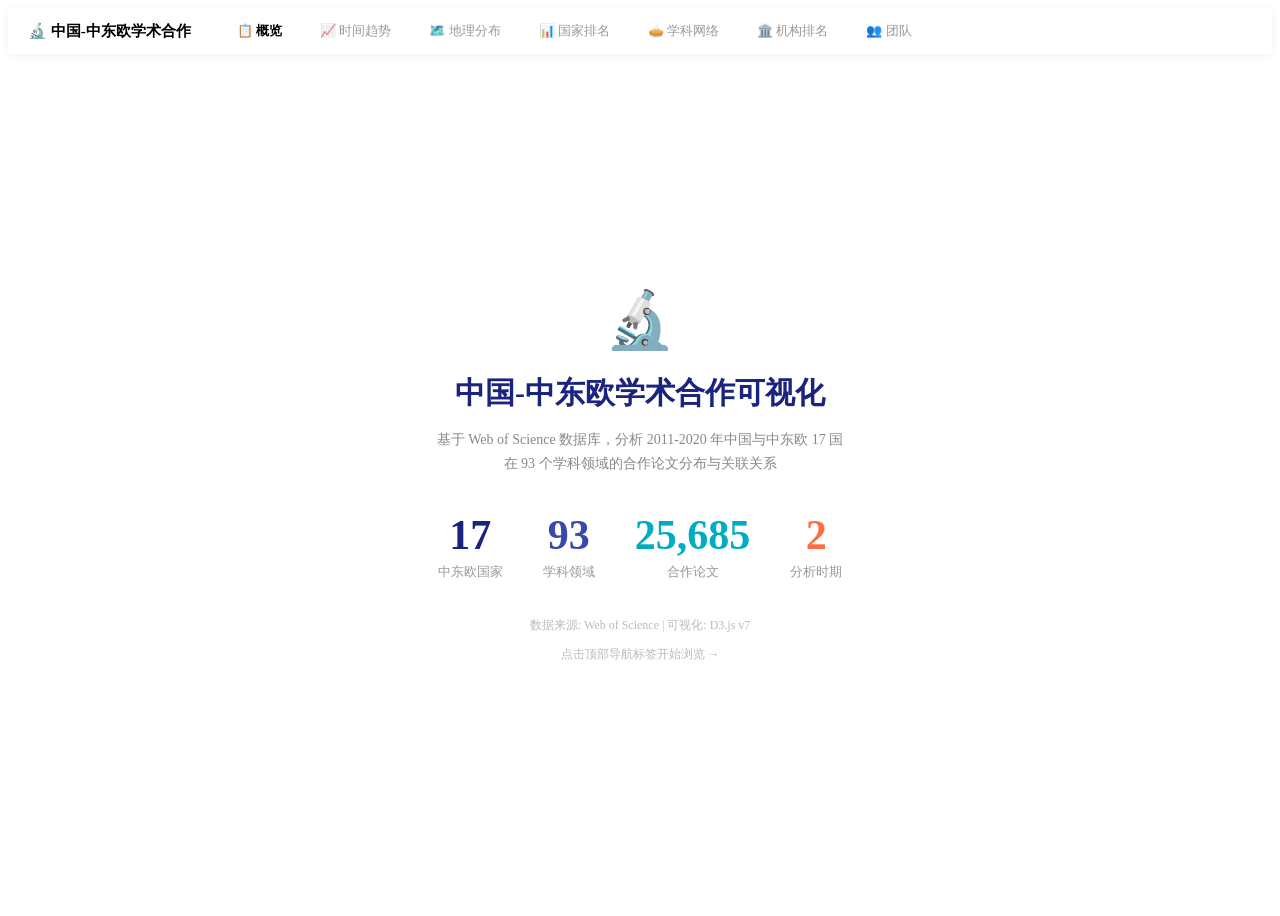
==== docs/index.html @ 7884485c "update README" ====
<!DOCTYPE html>
<html lang="zh-CN">
<head>
<meta charset="UTF-8">
<meta name="viewport" content="width=device-width, initial-scale=1.0">
<title>中国-中东欧学术合作可视化</title>
<link rel="stylesheet" href="common.css">
<style>
body{overflow:hidden;height:100vh;display:flex;flex-direction:column}
.nav{display:flex;align-items:center;gap:0;padding:0 20px;background:#fff;border-bottom:1px solid var(--c-border);box-shadow:0 2px 8px rgba(0,0,0,0.06);z-index:100;flex-shrink:0}
.nav-brand{font-size:15px;font-weight:700;color:var(--c-primary);padding:0 20px 0 0;white-space:nowrap;border-right:1px solid var(--c-border);margin-right:8px}
.nav-tabs{display:flex;align-items:center;gap:2px;overflow-x:auto}
.nav-tab{padding:14px 18px;font-size:13px;color:#999;cursor:pointer;border:none;background:none;white-space:nowrap;transition:all 0.2s;position:relative;font-family:inherit}
.nav-tab:hover{color:var(--c-primary);background:#f5f5f5}
.nav-tab.active{color:var(--c-primary);font-weight:600}
.nav-tab.active::after{content:"";position:absolute;bottom:0;left:12px;right:12px;height:2.5px;background:var(--c-primary);border-radius:2px 2px 0 0}
.content{flex:1;position:relative;background:var(--c-bg)}
.content iframe{position:absolute;inset:0;width:100%;height:100%;border:none;visibility:hidden}
.content iframe.active{visibility:visible}
.content .inline-page{position:absolute;inset:0;width:100%;height:100%;overflow:auto;visibility:hidden;display:flex;align-items:center;justify-content:center}
.content .inline-page.active{visibility:visible}
</style>
</head>
<body>

<nav class="nav">
  <div class="nav-brand">🔬 中国-中东欧学术合作</div>
  <div class="nav-tabs" id="navTabs"></div>
</nav>

<div class="content" id="content"></div>

<script>
const PAGES = [
  { id: "overview",  label: "📋 概览",    url: null },
  { id: "trend",     label: "📈 时间趋势", url: "trend_visualization.html" },
  { id: "map",       label: "🗺️ 地理分布", url: "cee_map_visualization.html" },
  { id: "bar",       label: "📊 国家排名", url: "cee_bar_ranking.html" },
  { id: "network",   label: "🥧 学科网络", url: "discipline_visualization.html" },
  { id: "institution",label:"🏛️ 机构排名", url: "institution_visualization.html" },
  { id: "team",      label: "👥 团队",     url: null },
];

let activeTab = "overview";
const navTabs = document.getElementById("navTabs");
const contentDiv = document.getElementById("content");
const elements = {};

PAGES.forEach(p => {
  const tab = document.createElement("div");
  tab.className = "nav-tab";
  tab.textContent = p.label;
  tab.onclick = () => switchTab(p.id);
  navTabs.appendChild(tab);
  p.tabEl = tab;

  if (p.url) {
    // 延迟加载: 首次点击时才设 src
    const iframe = document.createElement("iframe");
    iframe.dataset.src = p.url;
    contentDiv.appendChild(iframe);
    elements[p.id] = iframe;
  } else {
    const div = document.createElement("div");
    div.className = "inline-page";
    div.innerHTML = p.id === "overview" ? overviewHTML() : teamHTML();
    contentDiv.appendChild(div);
    elements[p.id] = div;
  }
});

function switchTab(id) {
  if (activeTab === id) return;
  const old = PAGES.find(p => p.id === activeTab);
  if (old) { old.tabEl.classList.remove("active"); elements[old.id].classList.remove("active"); }

  activeTab = id;
  const cur = PAGES.find(p => p.id === id);
  cur.tabEl.classList.add("active");
  const el = elements[id];

  // 延迟加载: 首次点击才设 src，保证 iframe 可见时 D3 能测到尺寸
  if (el.tagName === "IFRAME" && !el.src && el.dataset.src) {
    el.src = el.dataset.src;
  }

  el.classList.add("active");
}

// init
PAGES.find(p => p.id === "overview").tabEl.classList.add("active");
elements["overview"].classList.add("active");

function overviewHTML() {
  return `<div style="text-align:center;max-width:750px;padding:40px">
  <div style="font-size:56px;margin-bottom:16px">🔬</div>
  <h1 style="font-size:30px;font-weight:700;color:#1a237e;margin-bottom:10px">中国-中东欧学术合作可视化</h1>
  <p style="font-size:14px;color:#888;margin-bottom:36px;line-height:1.7">基于 Web of Science 数据库，分析 2011-2020 年中国与中东欧 17 国<br>在 93 个学科领域的合作论文分布与关联关系</p>
  <div style="display:flex;justify-content:center;gap:40px;margin-bottom:36px">
    <div style="text-align:center"><div style="font-size:42px;font-weight:800;color:#1a237e">17</div><div style="font-size:13px;color:#999;margin-top:4px">中东欧国家</div></div>
    <div style="text-align:center"><div style="font-size:42px;font-weight:800;color:#3949ab">93</div><div style="font-size:13px;color:#999;margin-top:4px">学科领域</div></div>
    <div style="text-align:center"><div style="font-size:42px;font-weight:800;color:#00acc1">25,685</div><div style="font-size:13px;color:#999;margin-top:4px">合作论文</div></div>
    <div style="text-align:center"><div style="font-size:42px;font-weight:800;color:#ff6e40">2</div><div style="font-size:13px;color:#999;margin-top:4px">分析时期</div></div>
  </div>
  <p style="font-size:12px;color:#bbb">数据来源: Web of Science | 可视化: D3.js v7</p>
  <p style="font-size:12px;color:#bbb;margin-top:4px">点击顶部导航标签开始浏览 →</p>
</div>`;
}

function teamHTML() {
  return `<div style="text-align:center;max-width:750px;padding:40px">
  <div style="font-size:44px;margin-bottom:10px">👥</div>
  <h2 style="font-size:22px;font-weight:700;color:#1a237e;margin-bottom:6px">项目团队</h2>
  <div style="display:grid;grid-template-columns:repeat(3,1fr);gap:18px;margin:28px 0">
    ${Array.from({length:6},(_,i)=>`
    <div style="background:#fff;border:1px solid #e8e8e8;border-radius:12px;padding:20px 16px;text-align:center;box-shadow:0 2px 8px rgba(0,0,0,0.04)">
      <div style="width:52px;height:52px;border-radius:50%;background:#e8eaf6;margin:0 auto 10px;display:flex;align-items:center;justify-content:center;font-size:22px">👤</div>
      <div style="font-size:14px;font-weight:600;color:#333">组员 ${i+1}</div>
      <div style="font-size:11px;color:#bbb;margin-top:4px">姓名 / 分工</div>
    </div>`).join("")}
  </div>
  <div style="text-align:left;background:#fff;border:1px solid #e8e8e8;border-radius:12px;padding:20px 24px;line-height:1.8;box-shadow:0 2px 8px rgba(0,0,0,0.04)">
    <h3 style="color:#1a237e;font-size:14px;margin-bottom:8px">📌 关键发现</h3>
    <p style="font-size:12px;color:#888">1. 中东欧合作发文量从 2011 年的 1,046 篇增长至 2020 年的 4,791 篇。</p>
    <p style="font-size:12px;color:#888">2. 波兰、捷克、希腊为合作最多国家，工学、理学为最密集学科门类。</p>
    <p style="font-size:12px;color:#888">3. 125-135 期间多数国家合作量增长，部分学科领域增长显著。</p>
  </div>
  <p style="margin-top:20px;font-size:11px;color:#bbb">数据来源: Web of Science | 可视化: D3.js v7 | 地图: Natural Earth 50m</p>
</div>`;
}
</script>
</body>
</html>
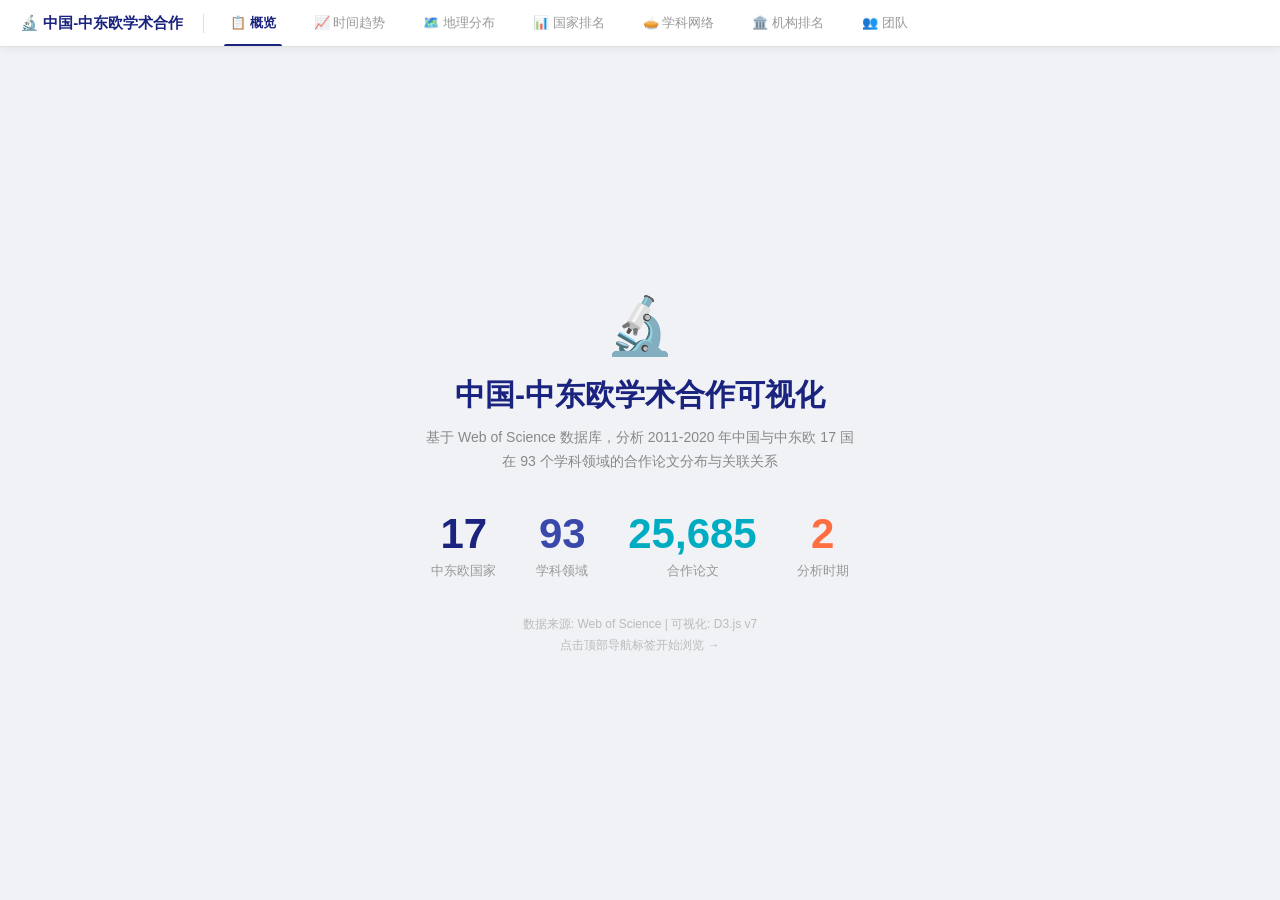
==== commit 2ebc53e8: "Merge pull request #1 from Aero-Seira/main Make the Project Compatible with Github Page" ====
--- a/docs/index.html
+++ b/docs/index.html
@@ -38,6 +38,7 @@
   { id: "bar",       label: "📊 国家排名", url: "cee_bar_ranking.html" },
   { id: "network",   label: "🥧 学科网络", url: "discipline_visualization.html" },
   { id: "institution",label:"🏛️ 机构排名", url: "institution_visualization.html" },
+
   { id: "team",      label: "👥 团队",     url: null },
 ];
 
--- a/docs/common.css
+++ b/docs/common.css
@@ -0,0 +1,18 @@
+:root{--c-primary:#1a237e;--c-primary-dark:#283593;--c-blue:#4fc3f7;--c-purple:#7c4dff;--c-cyan:#00e5ff;--c-orange:#ff6e40;--c-green:#69f0ae;--c-bg:#f0f2f5;--c-text:#333;--c-muted:#bbb;--c-border:#e0e0e0;--c-border-lt:#e8e8e8;--c-border-ft:#eee}
+*,*::before,*::after{margin:0;padding:0;box-sizing:border-box}
+body{font-family:"Microsoft YaHei","PingFang SC",sans-serif;background:var(--c-bg);color:var(--c-text)}
+.header{background:linear-gradient(135deg,var(--c-primary),var(--c-primary-dark));color:#fff;padding:18px 30px;text-align:center;border-bottom:1px solid var(--c-border)}
+.header h1{font-size:20px;font-weight:600;color:#fff}
+.header p{font-size:12px;color:rgba(255,255,255,0.7);margin-top:4px}
+.tooltip{position:absolute;background:rgba(0,0,0,0.82);color:#fff;padding:8px 14px;border-radius:8px;font-size:12px;line-height:1.6;pointer-events:none;opacity:0;border:1px solid rgba(0,0,0,0.2);z-index:200}
+.controls{display:flex;justify-content:center;gap:10px;padding:12px 20px;background:#fff;border-bottom:1px solid var(--c-border-ft)}
+.mode-btn{padding:8px 22px;border:1.5px solid #ccc;border-radius:20px;background:#f5f5f5;color:#999;cursor:pointer;font-size:13px;font-weight:500;transition:all 0.2s}
+.mode-btn:hover{background:#eee;color:#666}
+.mode-btn.active{background:#e8eaf6;color:var(--c-primary);border-color:var(--c-primary)}
+.mode-btn.delta{color:var(--c-orange);border-color:#ffccbc}
+.mode-btn.delta.active{background:#fbe9e7;color:var(--c-orange);border-color:var(--c-orange)}
+.sep{width:1px;height:18px;background:var(--c-border-ft);margin:0 4px}
+.rank-badge{display:inline-flex;align-items:center;justify-content:center;width:22px;height:22px;border-radius:11px;font-size:11px;font-weight:700;background:#e0e0e0;color:#fff;flex-shrink:0}
+.rank-badge.top1{background:#ffd740;color:#0a0e27}
+.rank-badge.top2{background:#b0bec5;color:#0a0e27}
+.rank-badge.top3{background:#bcaaa4;color:#0a0e27}
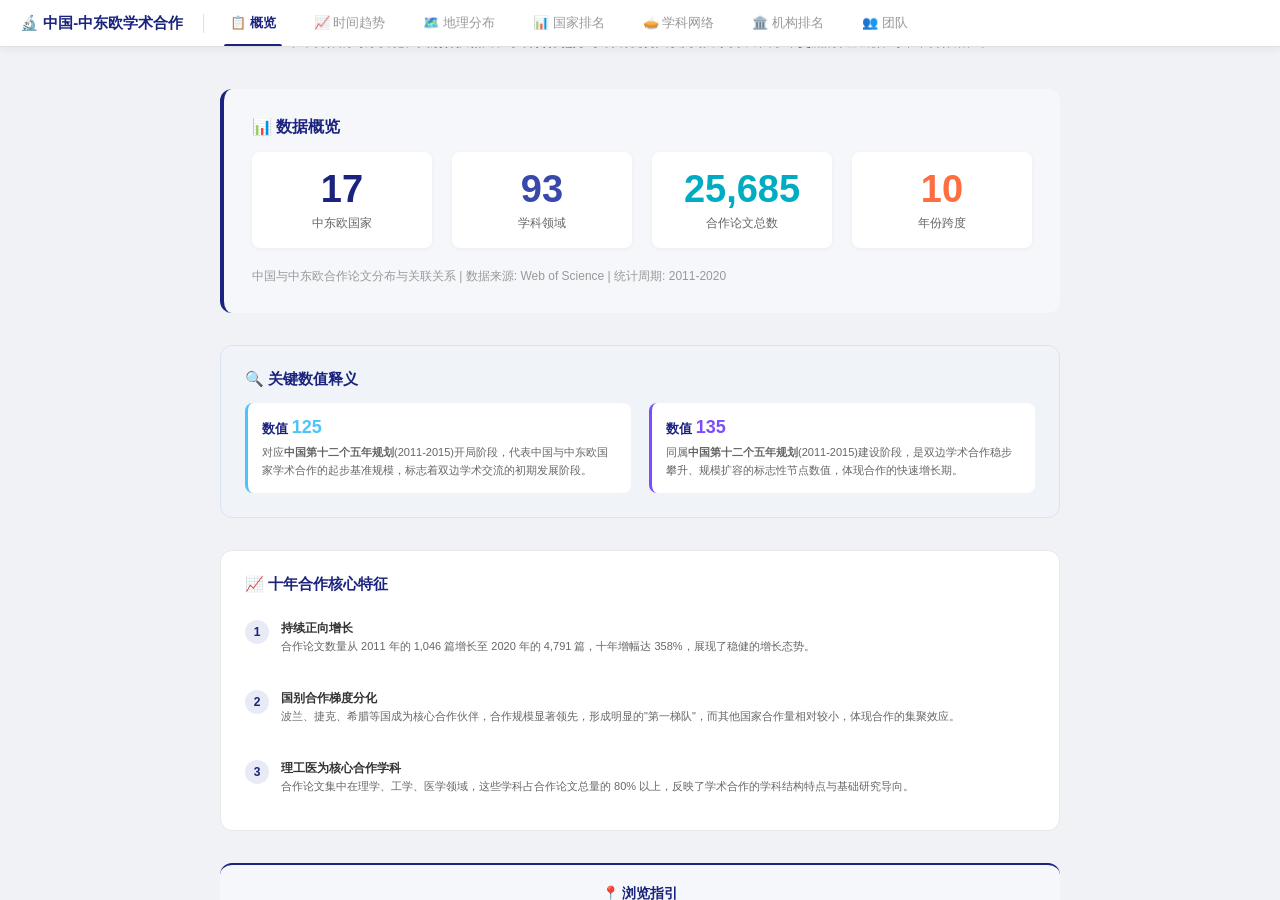
==== commit 7d8edbe3: "补充文字解释内容" ====
--- a/docs/index.html
+++ b/docs/index.html
@@ -93,40 +93,170 @@
 elements["overview"].classList.add("active");
 
 function overviewHTML() {
-  return `<div style="text-align:center;max-width:750px;padding:40px">
-  <div style="font-size:56px;margin-bottom:16px">🔬</div>
-  <h1 style="font-size:30px;font-weight:700;color:#1a237e;margin-bottom:10px">中国-中东欧学术合作可视化</h1>
-  <p style="font-size:14px;color:#888;margin-bottom:36px;line-height:1.7">基于 Web of Science 数据库，分析 2011-2020 年中国与中东欧 17 国<br>在 93 个学科领域的合作论文分布与关联关系</p>
-  <div style="display:flex;justify-content:center;gap:40px;margin-bottom:36px">
-    <div style="text-align:center"><div style="font-size:42px;font-weight:800;color:#1a237e">17</div><div style="font-size:13px;color:#999;margin-top:4px">中东欧国家</div></div>
-    <div style="text-align:center"><div style="font-size:42px;font-weight:800;color:#3949ab">93</div><div style="font-size:13px;color:#999;margin-top:4px">学科领域</div></div>
-    <div style="text-align:center"><div style="font-size:42px;font-weight:800;color:#00acc1">25,685</div><div style="font-size:13px;color:#999;margin-top:4px">合作论文</div></div>
-    <div style="text-align:center"><div style="font-size:42px;font-weight:800;color:#ff6e40">2</div><div style="font-size:13px;color:#999;margin-top:4px">分析时期</div></div>
-  </div>
-  <p style="font-size:12px;color:#bbb">数据来源: Web of Science | 可视化: D3.js v7</p>
-  <p style="font-size:12px;color:#bbb;margin-top:4px">点击顶部导航标签开始浏览 →</p>
+  return `<div style="max-width:900px;padding:40px 30px;margin:0 auto">
+  <div style="text-align:center;margin-bottom:36px">
+    <div style="font-size:56px;margin-bottom:16px">🔬</div>
+    <h1 style="font-size:32px;font-weight:700;color:#1a237e;margin-bottom:12px">中国-中东欧学术合作可视化研究</h1>
+    <p style="font-size:13px;color:#666;margin-bottom:24px;line-height:1.8">
+      本项目基于 Web of Science 数据库，通过多维度可视化分析 <strong>2011-2020 年</strong> 中国与中东欧 <strong>17 个国家</strong>
+      在 <strong>93 个学科领域</strong> 的学术合作论文，系统拆解十年合作的<strong>时序变化</strong>、<strong>国别梯队格局</strong>、<strong>学科合作偏好</strong>与
+      <strong>科研机构关联网络</strong>，揭示跨国学术交流的发展规律与未来合作潜力。
+    </p>
+  </div>
+
+  <div style="background:#f5f7fa;border-radius:12px;padding:28px;margin-bottom:32px;border-left:4px solid #1a237e">
+    <h2 style="font-size:16px;font-weight:700;color:#1a237e;margin-bottom:14px">📊 数据概览</h2>
+    <div style="display:grid;grid-template-columns:repeat(4,1fr);gap:20px;margin-bottom:20px">
+      <div style="text-align:center;padding:16px;background:#fff;border-radius:8px;box-shadow:0 1px 4px rgba(0,0,0,0.05)">
+        <div style="font-size:38px;font-weight:800;color:#1a237e">17</div>
+        <div style="font-size:12px;color:#666;margin-top:4px;font-weight:500">中东欧国家</div>
+      </div>
+      <div style="text-align:center;padding:16px;background:#fff;border-radius:8px;box-shadow:0 1px 4px rgba(0,0,0,0.05)">
+        <div style="font-size:38px;font-weight:800;color:#3949ab">93</div>
+        <div style="font-size:12px;color:#666;margin-top:4px;font-weight:500">学科领域</div>
+      </div>
+      <div style="text-align:center;padding:16px;background:#fff;border-radius:8px;box-shadow:0 1px 4px rgba(0,0,0,0.05)">
+        <div style="font-size:38px;font-weight:800;color:#00acc1">25,685</div>
+        <div style="font-size:12px;color:#666;margin-top:4px;font-weight:500">合作论文总数</div>
+      </div>
+      <div style="text-align:center;padding:16px;background:#fff;border-radius:8px;box-shadow:0 1px 4px rgba(0,0,0,0.05)">
+        <div style="font-size:38px;font-weight:800;color:#ff6e40">10</div>
+        <div style="font-size:12px;color:#666;margin-top:4px;font-weight:500">年份跨度</div>
+      </div>
+    </div>
+    <p style="font-size:12px;color:#999;margin:0">中国与中东欧合作论文分布与关联关系 | 数据来源: Web of Science | 统计周期: 2011-2020</p>
+  </div>
+
+  <div style="background:#f0f4f9;border-radius:12px;padding:24px;margin-bottom:32px;border:1px solid #dae3f3">
+    <h2 style="font-size:15px;font-weight:700;color:#1a237e;margin-bottom:14px">🔍 关键数值释义</h2>
+    <div style="display:grid;grid-template-columns:1fr 1fr;gap:18px">
+      <div style="padding:14px;background:#fff;border-radius:8px;border-left:3px solid #4fc3f7">
+        <div style="font-size:13px;color:#1a237e;font-weight:600;margin-bottom:6px">数值 <strong style="font-size:18px;color:#4fc3f7">125</strong></div>
+        <p style="font-size:11px;color:#666;line-height:1.6;margin:0">对应<strong>中国第十二个五年规划</strong>(2011-2015)开局阶段，代表中国与中东欧国家学术合作的起步基准规模，标志着双边学术交流的初期发展阶段。</p>
+      </div>
+      <div style="padding:14px;background:#fff;border-radius:8px;border-left:3px solid #7c4dff">
+        <div style="font-size:13px;color:#1a237e;font-weight:600;margin-bottom:6px">数值 <strong style="font-size:18px;color:#7c4dff">135</strong></div>
+        <p style="font-size:11px;color:#666;line-height:1.6;margin:0">同属<strong>中国第十二个五年规划</strong>(2011-2015)建设阶段，是双边学术合作稳步攀升、规模扩容的标志性节点数值，体现合作的快速增长期。</p>
+      </div>
+    </div>
+  </div>
+
+  <div style="background:#fff;border-radius:12px;padding:24px;border:1px solid #e8e8e8;margin-bottom:32px">
+    <h2 style="font-size:15px;font-weight:700;color:#1a237e;margin-bottom:14px">📈 十年合作核心特征</h2>
+    <div style="display:grid;grid-template-columns:1fr;gap:12px">
+      <div style="display:flex;align-items:flex-start;gap:12px;padding:12px 0">
+        <span style="flex-shrink:0;width:24px;height:24px;display:flex;align-items:center;justify-content:center;background:#e8eaf6;color:#1a237e;font-weight:700;border-radius:50%;font-size:12px">1</span>
+        <div>
+          <div style="font-size:12px;font-weight:600;color:#333;margin-bottom:2px"><strong>持续正向增长</strong></div>
+          <p style="font-size:11px;color:#666;margin:0">合作论文数量从 2011 年的 1,046 篇增长至 2020 年的 4,791 篇，十年增幅达 358%，展现了稳健的增长态势。</p>
+        </div>
+      </div>
+      <div style="display:flex;align-items:flex-start;gap:12px;padding:12px 0">
+        <span style="flex-shrink:0;width:24px;height:24px;display:flex;align-items:center;justify-content:center;background:#e8eaf6;color:#1a237e;font-weight:700;border-radius:50%;font-size:12px">2</span>
+        <div>
+          <div style="font-size:12px;font-weight:600;color:#333;margin-bottom:2px"><strong>国别合作梯度分化</strong></div>
+          <p style="font-size:11px;color:#666;margin:0">波兰、捷克、希腊等国成为核心合作伙伴，合作规模显著领先，形成明显的"第一梯队"，而其他国家合作量相对较小，体现合作的集聚效应。</p>
+        </div>
+      </div>
+      <div style="display:flex;align-items:flex-start;gap:12px;padding:12px 0">
+        <span style="flex-shrink:0;width:24px;height:24px;display:flex;align-items:center;justify-content:center;background:#e8eaf6;color:#1a237e;font-weight:700;border-radius:50%;font-size:12px">3</span>
+        <div>
+          <div style="font-size:12px;font-weight:600;color:#333;margin-bottom:2px"><strong>理工医为核心合作学科</strong></div>
+          <p style="font-size:11px;color:#666;margin:0">合作论文集中在理学、工学、医学领域，这些学科占合作论文总量的 80% 以上，反映了学术合作的学科结构特点与基础研究导向。</p>
+        </div>
+      </div>
+    </div>
+  </div>
+
+  <div style="background:#f5f7fa;border-radius:12px;padding:20px;text-align:center;border-top:2px solid #1a237e">
+    <h2 style="font-size:14px;font-weight:700;color:#1a237e;margin-bottom:12px">📍 浏览指引</h2>
+    <p style="font-size:12px;color:#666;margin-bottom:12px">通过以下五大板块逐层深入了解中国与中东欧学术合作的全景特征：</p>
+    <div style="display:grid;grid-template-columns:repeat(5,1fr);gap:10px;font-size:11px">
+      <div style="padding:10px;background:#fff;border-radius:6px;border-left:2px solid #4fc3f7">
+        <strong>📈 时间趋势</strong><br>
+        <span style="color:#999">十年发文量变化</span>
+      </div>
+      <div style="padding:10px;background:#fff;border-radius:6px;border-left:2px solid #7c4dff">
+        <strong>🗺️ 地理分布</strong><br>
+        <span style="color:#999">各国合作格局</span>
+      </div>
+      <div style="padding:10px;background:#fff;border-radius:6px;border-left:2px solid #69f0ae">
+        <strong>📊 国家排名</strong><br>
+        <span style="color:#999">国别合作梯队</span>
+      </div>
+      <div style="padding:10px;background:#fff;border-radius:6px;border-left:2px solid #00e5ff">
+        <strong>🥧 学科网络</strong><br>
+        <span style="color:#999">学科合作关系</span>
+      </div>
+      <div style="padding:10px;background:#fff;border-radius:6px;border-left:2px solid #ff6e40">
+        <strong>🏛️ 机构排名</strong><br>
+        <span style="color:#999">科研机构角色</span>
+      </div>
+    </div>
+  </div>
+
+  <p style="font-size:11px;color:#bbb;text-align:center;margin-top:28px;padding-top:20px;border-top:1px solid #e8e8e8">
+    数据来源: Web of Science | 可视化: D3.js v7 | 制作年份: 2026
+  </p>
 </div>`;
 }
 
 function teamHTML() {
-  return `<div style="text-align:center;max-width:750px;padding:40px">
-  <div style="font-size:44px;margin-bottom:10px">👥</div>
-  <h2 style="font-size:22px;font-weight:700;color:#1a237e;margin-bottom:6px">项目团队</h2>
-  <div style="display:grid;grid-template-columns:repeat(3,1fr);gap:18px;margin:28px 0">
+  return `<div style="max-width:900px;padding:40px 30px;margin:0 auto">
+  <div style="text-align:center;margin-bottom:32px">
+    <div style="font-size:48px;margin-bottom:12px">👥</div>
+    <h2 style="font-size:28px;font-weight:700;color:#1a237e;margin-bottom:8px">项目团队</h2>
+    <p style="font-size:12px;color:#999">《数据可视化》课程小组作业</p>
+  </div>
+
+  <div style="display:grid;grid-template-columns:repeat(3,1fr);gap:20px;margin-bottom:36px">
     ${Array.from({length:6},(_,i)=>`
     <div style="background:#fff;border:1px solid #e8e8e8;border-radius:12px;padding:20px 16px;text-align:center;box-shadow:0 2px 8px rgba(0,0,0,0.04)">
-      <div style="width:52px;height:52px;border-radius:50%;background:#e8eaf6;margin:0 auto 10px;display:flex;align-items:center;justify-content:center;font-size:22px">👤</div>
-      <div style="font-size:14px;font-weight:600;color:#333">组员 ${i+1}</div>
-      <div style="font-size:11px;color:#bbb;margin-top:4px">姓名 / 分工</div>
+      <div style="width:56px;height:56px;border-radius:50%;background:linear-gradient(135deg,#e8eaf6,#f3e5f5);margin:0 auto 12px;display:flex;align-items:center;justify-content:center;font-size:24px;border:2px solid #f0f0f0">👤</div>
+      <div style="font-size:14px;font-weight:600;color:#333;margin-bottom:2px">组员 ${i+1}</div>
+      <div style="font-size:11px;color:#999;margin-bottom:8px">姓名 / 分工</div>
+      <div style="font-size:10px;color:#bbb;line-height:1.4">数据处理、可视化、文档编写</div>
     </div>`).join("")}
   </div>
-  <div style="text-align:left;background:#fff;border:1px solid #e8e8e8;border-radius:12px;padding:20px 24px;line-height:1.8;box-shadow:0 2px 8px rgba(0,0,0,0.04)">
-    <h3 style="color:#1a237e;font-size:14px;margin-bottom:8px">📌 关键发现</h3>
-    <p style="font-size:12px;color:#888">1. 中东欧合作发文量从 2011 年的 1,046 篇增长至 2020 年的 4,791 篇。</p>
-    <p style="font-size:12px;color:#888">2. 波兰、捷克、希腊为合作最多国家，工学、理学为最密集学科门类。</p>
-    <p style="font-size:12px;color:#888">3. 125-135 期间多数国家合作量增长，部分学科领域增长显著。</p>
-  </div>
-  <p style="margin-top:20px;font-size:11px;color:#bbb">数据来源: Web of Science | 可视化: D3.js v7 | 地图: Natural Earth 50m</p>
+
+  <div style="background:#f5f7fa;border:1px solid #dae3f3;border-radius:12px;padding:24px;margin-bottom:28px;border-left:4px solid #1a237e">
+    <h3 style="color:#1a237e;font-size:15px;font-weight:700;margin-bottom:14px">📌 项目要点</h3>
+    <div style="display:grid;grid-template-columns:1fr;gap:12px">
+      <div style="display:flex;gap:10px;align-items:flex-start">
+        <span style="flex-shrink:0;color:#4fc3f7;font-weight:700;margin-top:1px">✓</span>
+        <div style="font-size:11px;color:#666;line-height:1.6">
+          <strong>数据量级：</strong>覆盖 2011-2020 年间中国与中东欧 16 国 93 个学科领域的 25,685 篇合作论文，数据粒度到单篇论文的国家、学科、机构等维度。
+        </div>
+      </div>
+      <div style="display:flex;gap:10px;align-items:flex-start">
+        <span style="flex-shrink:0;color:#7c4dff;font-weight:700;margin-top:1px">✓</span>
+        <div style="font-size:11px;color:#666;line-height:1.6">
+          <strong>核心发现：</strong>中东欧合作发文量呈持续增长，国家间合作存在明显的梯队分化，其中波兰、捷克、希腊为"第一梯队"，理工医学科占绝对优势。
+        </div>
+      </div>
+      <div style="display:flex;gap:10px;align-items:flex-start">
+        <span style="flex-shrink:0;color:#00acc1;font-weight:700;margin-top:1px">✓</span>
+        <div style="font-size:11px;color:#666;line-height:1.6">
+          <strong>分析维度：</strong>从时间序列、地理位置、学科分布、机构合作等多个角度进行系统分析，揭示合作规律，展示学术交流的发展潜力。
+        </div>
+      </div>
+      <div style="display:flex;gap:10px;align-items:flex-start">
+        <span style="flex-shrink:0;color:#ff6e40;font-weight:700;margin-top:1px">✓</span>
+        <div style="font-size:11px;color:#666;line-height:1.6">
+          <strong>技术实现：</strong>采用 D3.js v7 交互式可视化技术，呈现折线图、地图、网络图、雷达图等多种图表形式，提供动态的数据探索体验。
+        </div>
+      </div>
+    </div>
+  </div>
+
+  <div style="background:#fff;border:1px solid #e8e8e8;border-radius:12px;padding:20px;text-align:center;color:#999;font-size:11px">
+    <p style="margin-bottom:8px">📊 <strong>可视化工具：</strong>D3.js v7 | 📍 <strong>地理数据：</strong>Natural Earth 50m</p>
+    <p style="margin:0">💾 <strong>数据来源：</strong>Web of Science 核心数据库 | 📅 <strong>统计周期：</strong>2011-2020</p>
+  </div>
+
+  <p style="font-size:10px;color:#ddd;text-align:center;margin-top:20px;padding-top:16px;border-top:1px solid #eee">
+    本项目为学术研究成果展示，欢迎学术交流与反馈。
+  </p>
 </div>`;
 }
 </script>
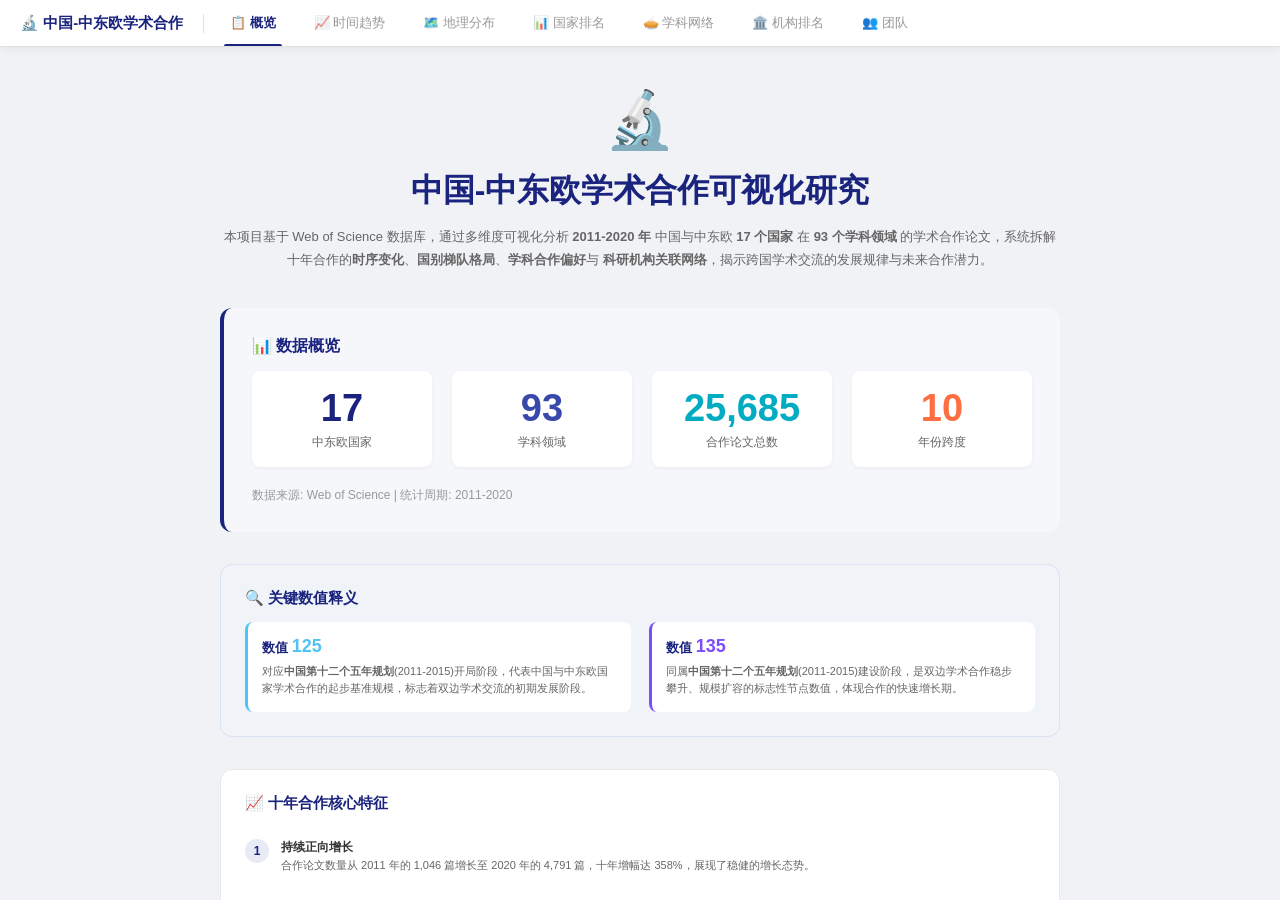
==== commit decf1a44: "Merge pull request #3 from xuzhang-0/main 修改概览页面" ====
--- a/docs/index.html
+++ b/docs/index.html
@@ -17,7 +17,7 @@
 .content{flex:1;position:relative;background:var(--c-bg)}
 .content iframe{position:absolute;inset:0;width:100%;height:100%;border:none;visibility:hidden}
 .content iframe.active{visibility:visible}
-.content .inline-page{position:absolute;inset:0;width:100%;height:100%;overflow:auto;visibility:hidden;display:flex;align-items:center;justify-content:center}
+.content .inline-page{position:absolute;inset:0;width:100%;height:100%;overflow:auto;visibility:hidden;display:block}
 .content .inline-page.active{visibility:visible}
 </style>
 </head>
@@ -93,7 +93,7 @@
 elements["overview"].classList.add("active");
 
 function overviewHTML() {
-  return `<div style="max-width:900px;padding:40px 30px;margin:0 auto">
+  return `<div style="max-width:900px;padding:40px 30px;margin:0 auto 0">
   <div style="text-align:center;margin-bottom:36px">
     <div style="font-size:56px;margin-bottom:16px">🔬</div>
     <h1 style="font-size:32px;font-weight:700;color:#1a237e;margin-bottom:12px">中国-中东欧学术合作可视化研究</h1>
@@ -124,7 +124,7 @@
         <div style="font-size:12px;color:#666;margin-top:4px;font-weight:500">年份跨度</div>
       </div>
     </div>
-    <p style="font-size:12px;color:#999;margin:0">中国与中东欧合作论文分布与关联关系 | 数据来源: Web of Science | 统计周期: 2011-2020</p>
+    <p style="font-size:12px;color:#999;margin:0">数据来源: Web of Science | 统计周期: 2011-2020</p>
   </div>
 
   <div style="background:#f0f4f9;border-radius:12px;padding:24px;margin-bottom:32px;border:1px solid #dae3f3">
@@ -202,7 +202,7 @@
 }
 
 function teamHTML() {
-  return `<div style="max-width:900px;padding:40px 30px;margin:0 auto">
+  return `<div style="max-width:900px;padding:40px 30px;margin:0px auto 0">
   <div style="text-align:center;margin-bottom:32px">
     <div style="font-size:48px;margin-bottom:12px">👥</div>
     <h2 style="font-size:28px;font-weight:700;color:#1a237e;margin-bottom:8px">项目团队</h2>
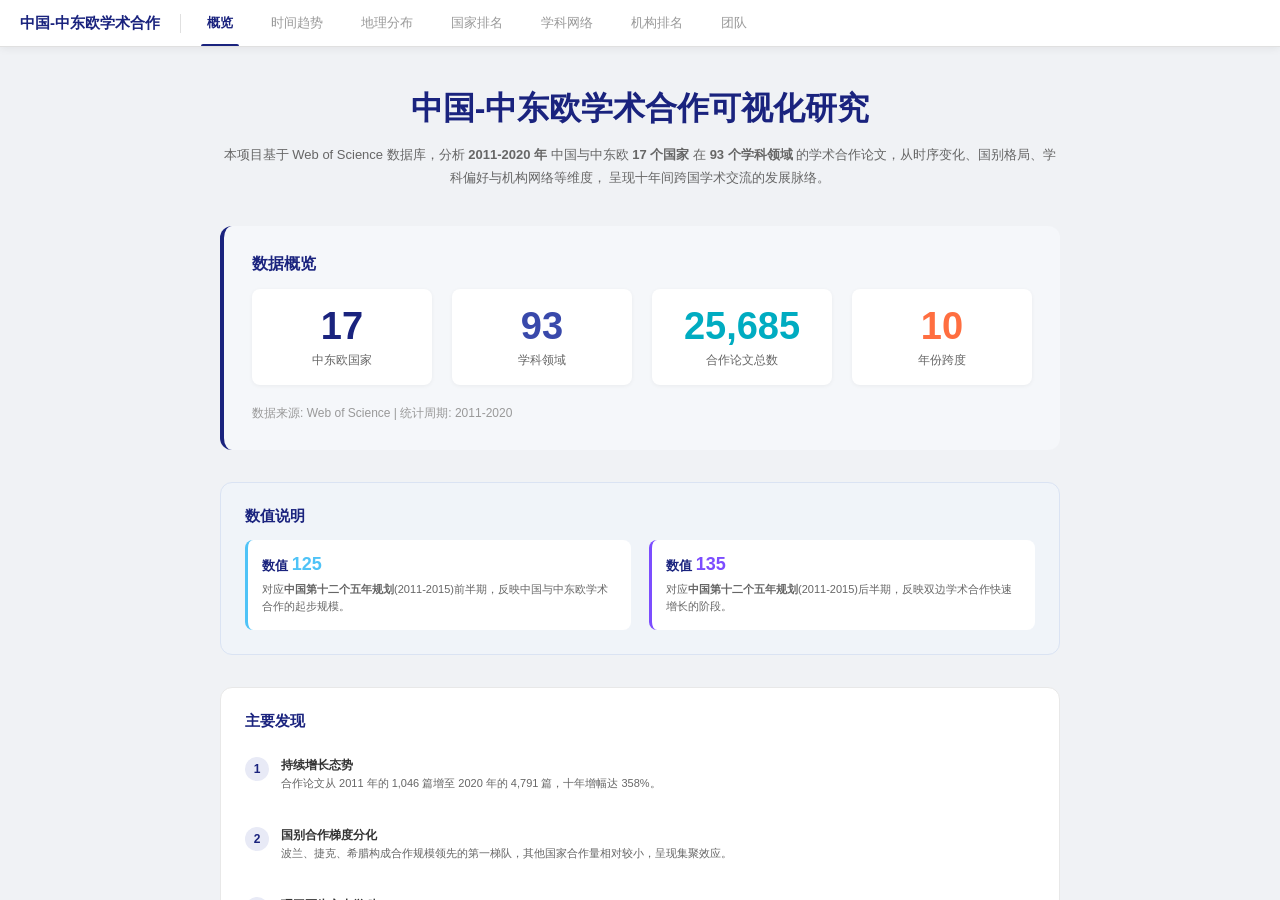
==== commit 0b907064: "fix: 修复组长反馈的6项问题中的5项 - 问题4: 修复国家排名135期数据绑定错误（分别读取125/135列） - 问题6: 机构排名按英文名称合并，过滤零值机构，各期独立排名 - 问题2: 时" ====
--- a/docs/index.html
+++ b/docs/index.html
@@ -24,7 +24,7 @@
 <body>
 
 <nav class="nav">
-  <div class="nav-brand">🔬 中国-中东欧学术合作</div>
+  <div class="nav-brand">中国-中东欧学术合作</div>
   <div class="nav-tabs" id="navTabs"></div>
 </nav>
 
@@ -32,14 +32,13 @@
 
 <script>
 const PAGES = [
-  { id: "overview",  label: "📋 概览",    url: null },
-  { id: "trend",     label: "📈 时间趋势", url: "trend_visualization.html" },
-  { id: "map",       label: "🗺️ 地理分布", url: "cee_map_visualization.html" },
-  { id: "bar",       label: "📊 国家排名", url: "cee_bar_ranking.html" },
-  { id: "network",   label: "🥧 学科网络", url: "discipline_visualization.html" },
-  { id: "institution",label:"🏛️ 机构排名", url: "institution_visualization.html" },
-
-  { id: "team",      label: "👥 团队",     url: null },
+  { id: "overview",  label: "概览",    url: null },
+  { id: "trend",     label: "时间趋势", url: "trend_visualization.html" },
+  { id: "map",       label: "地理分布", url: "cee_map_visualization.html" },
+  { id: "bar",       label: "国家排名", url: "cee_bar_ranking.html" },
+  { id: "network",   label: "学科网络", url: "discipline_visualization.html" },
+  { id: "institution",label:"机构排名", url: "institution_visualization.html" },
+  { id: "team",      label: "团队",     url: null },
 ];
 
 let activeTab = "overview";
@@ -56,7 +55,6 @@
   p.tabEl = tab;
 
   if (p.url) {
-    // 延迟加载: 首次点击时才设 src
     const iframe = document.createElement("iframe");
     iframe.dataset.src = p.url;
     contentDiv.appendChild(iframe);
@@ -80,7 +78,6 @@
   cur.tabEl.classList.add("active");
   const el = elements[id];
 
-  // 延迟加载: 首次点击才设 src，保证 iframe 可见时 D3 能测到尺寸
   if (el.tagName === "IFRAME" && !el.src && el.dataset.src) {
     el.src = el.dataset.src;
   }
@@ -88,24 +85,22 @@
   el.classList.add("active");
 }
 
-// init
 PAGES.find(p => p.id === "overview").tabEl.classList.add("active");
 elements["overview"].classList.add("active");
 
 function overviewHTML() {
   return `<div style="max-width:900px;padding:40px 30px;margin:0 auto 0">
   <div style="text-align:center;margin-bottom:36px">
-    <div style="font-size:56px;margin-bottom:16px">🔬</div>
     <h1 style="font-size:32px;font-weight:700;color:#1a237e;margin-bottom:12px">中国-中东欧学术合作可视化研究</h1>
     <p style="font-size:13px;color:#666;margin-bottom:24px;line-height:1.8">
-      本项目基于 Web of Science 数据库，通过多维度可视化分析 <strong>2011-2020 年</strong> 中国与中东欧 <strong>17 个国家</strong>
-      在 <strong>93 个学科领域</strong> 的学术合作论文，系统拆解十年合作的<strong>时序变化</strong>、<strong>国别梯队格局</strong>、<strong>学科合作偏好</strong>与
-      <strong>科研机构关联网络</strong>，揭示跨国学术交流的发展规律与未来合作潜力。
+      本项目基于 Web of Science 数据库，分析 <strong>2011-2020 年</strong> 中国与中东欧 <strong>17 个国家</strong>
+      在 <strong>93 个学科领域</strong> 的学术合作论文，从时序变化、国别格局、学科偏好与机构网络等维度，
+      呈现十年间跨国学术交流的发展脉络。
     </p>
   </div>
 
   <div style="background:#f5f7fa;border-radius:12px;padding:28px;margin-bottom:32px;border-left:4px solid #1a237e">
-    <h2 style="font-size:16px;font-weight:700;color:#1a237e;margin-bottom:14px">📊 数据概览</h2>
+    <h2 style="font-size:16px;font-weight:700;color:#1a237e;margin-bottom:14px">数据概览</h2>
     <div style="display:grid;grid-template-columns:repeat(4,1fr);gap:20px;margin-bottom:20px">
       <div style="text-align:center;padding:16px;background:#fff;border-radius:8px;box-shadow:0 1px 4px rgba(0,0,0,0.05)">
         <div style="font-size:38px;font-weight:800;color:#1a237e">17</div>
@@ -128,68 +123,68 @@
   </div>
 
   <div style="background:#f0f4f9;border-radius:12px;padding:24px;margin-bottom:32px;border:1px solid #dae3f3">
-    <h2 style="font-size:15px;font-weight:700;color:#1a237e;margin-bottom:14px">🔍 关键数值释义</h2>
+    <h2 style="font-size:15px;font-weight:700;color:#1a237e;margin-bottom:14px">数值说明</h2>
     <div style="display:grid;grid-template-columns:1fr 1fr;gap:18px">
       <div style="padding:14px;background:#fff;border-radius:8px;border-left:3px solid #4fc3f7">
         <div style="font-size:13px;color:#1a237e;font-weight:600;margin-bottom:6px">数值 <strong style="font-size:18px;color:#4fc3f7">125</strong></div>
-        <p style="font-size:11px;color:#666;line-height:1.6;margin:0">对应<strong>中国第十二个五年规划</strong>(2011-2015)开局阶段，代表中国与中东欧国家学术合作的起步基准规模，标志着双边学术交流的初期发展阶段。</p>
+        <p style="font-size:11px;color:#666;line-height:1.6;margin:0">对应<strong>中国第十二个五年规划</strong>(2011-2015)前半期，反映中国与中东欧学术合作的起步规模。</p>
       </div>
       <div style="padding:14px;background:#fff;border-radius:8px;border-left:3px solid #7c4dff">
         <div style="font-size:13px;color:#1a237e;font-weight:600;margin-bottom:6px">数值 <strong style="font-size:18px;color:#7c4dff">135</strong></div>
-        <p style="font-size:11px;color:#666;line-height:1.6;margin:0">同属<strong>中国第十二个五年规划</strong>(2011-2015)建设阶段，是双边学术合作稳步攀升、规模扩容的标志性节点数值，体现合作的快速增长期。</p>
+        <p style="font-size:11px;color:#666;line-height:1.6;margin:0">对应<strong>中国第十二个五年规划</strong>(2011-2015)后半期，反映双边学术合作快速增长的阶段。</p>
       </div>
     </div>
   </div>
 
   <div style="background:#fff;border-radius:12px;padding:24px;border:1px solid #e8e8e8;margin-bottom:32px">
-    <h2 style="font-size:15px;font-weight:700;color:#1a237e;margin-bottom:14px">📈 十年合作核心特征</h2>
+    <h2 style="font-size:15px;font-weight:700;color:#1a237e;margin-bottom:14px">主要发现</h2>
     <div style="display:grid;grid-template-columns:1fr;gap:12px">
       <div style="display:flex;align-items:flex-start;gap:12px;padding:12px 0">
         <span style="flex-shrink:0;width:24px;height:24px;display:flex;align-items:center;justify-content:center;background:#e8eaf6;color:#1a237e;font-weight:700;border-radius:50%;font-size:12px">1</span>
         <div>
-          <div style="font-size:12px;font-weight:600;color:#333;margin-bottom:2px"><strong>持续正向增长</strong></div>
-          <p style="font-size:11px;color:#666;margin:0">合作论文数量从 2011 年的 1,046 篇增长至 2020 年的 4,791 篇，十年增幅达 358%，展现了稳健的增长态势。</p>
+          <div style="font-size:12px;font-weight:600;color:#333;margin-bottom:2px">持续增长态势</div>
+          <p style="font-size:11px;color:#666;margin:0">合作论文从 2011 年的 1,046 篇增至 2020 年的 4,791 篇，十年增幅达 358%。</p>
         </div>
       </div>
       <div style="display:flex;align-items:flex-start;gap:12px;padding:12px 0">
         <span style="flex-shrink:0;width:24px;height:24px;display:flex;align-items:center;justify-content:center;background:#e8eaf6;color:#1a237e;font-weight:700;border-radius:50%;font-size:12px">2</span>
         <div>
-          <div style="font-size:12px;font-weight:600;color:#333;margin-bottom:2px"><strong>国别合作梯度分化</strong></div>
-          <p style="font-size:11px;color:#666;margin:0">波兰、捷克、希腊等国成为核心合作伙伴，合作规模显著领先，形成明显的"第一梯队"，而其他国家合作量相对较小，体现合作的集聚效应。</p>
+          <div style="font-size:12px;font-weight:600;color:#333;margin-bottom:2px">国别合作梯度分化</div>
+          <p style="font-size:11px;color:#666;margin:0">波兰、捷克、希腊构成合作规模领先的第一梯队，其他国家合作量相对较小，呈现集聚效应。</p>
         </div>
       </div>
       <div style="display:flex;align-items:flex-start;gap:12px;padding:12px 0">
         <span style="flex-shrink:0;width:24px;height:24px;display:flex;align-items:center;justify-content:center;background:#e8eaf6;color:#1a237e;font-weight:700;border-radius:50%;font-size:12px">3</span>
         <div>
-          <div style="font-size:12px;font-weight:600;color:#333;margin-bottom:2px"><strong>理工医为核心合作学科</strong></div>
-          <p style="font-size:11px;color:#666;margin:0">合作论文集中在理学、工学、医学领域，这些学科占合作论文总量的 80% 以上，反映了学术合作的学科结构特点与基础研究导向。</p>
+          <div style="font-size:12px;font-weight:600;color:#333;margin-bottom:2px">理工医为主力学科</div>
+          <p style="font-size:11px;color:#666;margin:0">理学、工学、医学领域合作论文占总量的 80% 以上，体现基础研究的合作导向。</p>
         </div>
       </div>
     </div>
   </div>
 
   <div style="background:#f5f7fa;border-radius:12px;padding:20px;text-align:center;border-top:2px solid #1a237e">
-    <h2 style="font-size:14px;font-weight:700;color:#1a237e;margin-bottom:12px">📍 浏览指引</h2>
-    <p style="font-size:12px;color:#666;margin-bottom:12px">通过以下五大板块逐层深入了解中国与中东欧学术合作的全景特征：</p>
+    <h2 style="font-size:14px;font-weight:700;color:#1a237e;margin-bottom:12px">浏览指引</h2>
+    <p style="font-size:12px;color:#666;margin-bottom:12px">通过以下五大板块深入了解中国与中东欧学术合作的全景特征：</p>
     <div style="display:grid;grid-template-columns:repeat(5,1fr);gap:10px;font-size:11px">
       <div style="padding:10px;background:#fff;border-radius:6px;border-left:2px solid #4fc3f7">
-        <strong>📈 时间趋势</strong><br>
+        <strong>时间趋势</strong><br>
         <span style="color:#999">十年发文量变化</span>
       </div>
       <div style="padding:10px;background:#fff;border-radius:6px;border-left:2px solid #7c4dff">
-        <strong>🗺️ 地理分布</strong><br>
+        <strong>地理分布</strong><br>
         <span style="color:#999">各国合作格局</span>
       </div>
       <div style="padding:10px;background:#fff;border-radius:6px;border-left:2px solid #69f0ae">
-        <strong>📊 国家排名</strong><br>
+        <strong>国家排名</strong><br>
         <span style="color:#999">国别合作梯队</span>
       </div>
       <div style="padding:10px;background:#fff;border-radius:6px;border-left:2px solid #00e5ff">
-        <strong>🥧 学科网络</strong><br>
+        <strong>学科网络</strong><br>
         <span style="color:#999">学科合作关系</span>
       </div>
       <div style="padding:10px;background:#fff;border-radius:6px;border-left:2px solid #ff6e40">
-        <strong>🏛️ 机构排名</strong><br>
+        <strong>机构排名</strong><br>
         <span style="color:#999">科研机构角色</span>
       </div>
     </div>
@@ -204,7 +199,6 @@
 function teamHTML() {
   return `<div style="max-width:900px;padding:40px 30px;margin:0px auto 0">
   <div style="text-align:center;margin-bottom:32px">
-    <div style="font-size:48px;margin-bottom:12px">👥</div>
     <h2 style="font-size:28px;font-weight:700;color:#1a237e;margin-bottom:8px">项目团队</h2>
     <p style="font-size:12px;color:#999">《数据可视化》课程小组作业</p>
   </div>
@@ -212,7 +206,7 @@
   <div style="display:grid;grid-template-columns:repeat(3,1fr);gap:20px;margin-bottom:36px">
     ${Array.from({length:6},(_,i)=>`
     <div style="background:#fff;border:1px solid #e8e8e8;border-radius:12px;padding:20px 16px;text-align:center;box-shadow:0 2px 8px rgba(0,0,0,0.04)">
-      <div style="width:56px;height:56px;border-radius:50%;background:linear-gradient(135deg,#e8eaf6,#f3e5f5);margin:0 auto 12px;display:flex;align-items:center;justify-content:center;font-size:24px;border:2px solid #f0f0f0">👤</div>
+      <div style="width:56px;height:56px;border-radius:50%;background:linear-gradient(135deg,#e8eaf6,#f3e5f5);margin:0 auto 12px;display:flex;align-items:center;justify-content:center;font-size:24px;border:2px solid #f0f0f0">${i+1}</div>
       <div style="font-size:14px;font-weight:600;color:#333;margin-bottom:2px">组员 ${i+1}</div>
       <div style="font-size:11px;color:#999;margin-bottom:8px">姓名 / 分工</div>
       <div style="font-size:10px;color:#bbb;line-height:1.4">数据处理、可视化、文档编写</div>
@@ -220,28 +214,28 @@
   </div>
 
   <div style="background:#f5f7fa;border:1px solid #dae3f3;border-radius:12px;padding:24px;margin-bottom:28px;border-left:4px solid #1a237e">
-    <h3 style="color:#1a237e;font-size:15px;font-weight:700;margin-bottom:14px">📌 项目要点</h3>
+    <h3 style="color:#1a237e;font-size:15px;font-weight:700;margin-bottom:14px">项目说明</h3>
     <div style="display:grid;grid-template-columns:1fr;gap:12px">
       <div style="display:flex;gap:10px;align-items:flex-start">
-        <span style="flex-shrink:0;color:#4fc3f7;font-weight:700;margin-top:1px">✓</span>
-        <div style="font-size:11px;color:#666;line-height:1.6">
-          <strong>数据量级：</strong>覆盖 2011-2020 年间中国与中东欧 16 国 93 个学科领域的 25,685 篇合作论文，数据粒度到单篇论文的国家、学科、机构等维度。
-        </div>
-      </div>
-      <div style="display:flex;gap:10px;align-items:flex-start">
-        <span style="flex-shrink:0;color:#7c4dff;font-weight:700;margin-top:1px">✓</span>
-        <div style="font-size:11px;color:#666;line-height:1.6">
-          <strong>核心发现：</strong>中东欧合作发文量呈持续增长，国家间合作存在明显的梯队分化，其中波兰、捷克、希腊为"第一梯队"，理工医学科占绝对优势。
-        </div>
-      </div>
-      <div style="display:flex;gap:10px;align-items:flex-start">
-        <span style="flex-shrink:0;color:#00acc1;font-weight:700;margin-top:1px">✓</span>
-        <div style="font-size:11px;color:#666;line-height:1.6">
-          <strong>分析维度：</strong>从时间序列、地理位置、学科分布、机构合作等多个角度进行系统分析，揭示合作规律，展示学术交流的发展潜力。
-        </div>
-      </div>
-      <div style="display:flex;gap:10px;align-items:flex-start">
-        <span style="flex-shrink:0;color:#ff6e40;font-weight:700;margin-top:1px">✓</span>
+        <span style="flex-shrink:0;color:#4fc3f7;font-weight:700;margin-top:1px">-</span>
+        <div style="font-size:11px;color:#666;line-height:1.6">
+          <strong>数据量级：</strong>覆盖 2011-2020 年间中国与中东欧 17 国 93 个学科领域的 25,685 篇合作论文，数据粒度到单篇论文的国家、学科、机构等维度。
+        </div>
+      </div>
+      <div style="display:flex;gap:10px;align-items:flex-start">
+        <span style="flex-shrink:0;color:#7c4dff;font-weight:700;margin-top:1px">-</span>
+        <div style="font-size:11px;color:#666;line-height:1.6">
+          <strong>分析发现：</strong>中东欧合作发文量持续增长，国家间合作存在明显的梯队分化，波兰、捷克、希腊为合作规模领先的国家，理工医学科占绝对优势。
+        </div>
+      </div>
+      <div style="display:flex;gap:10px;align-items:flex-start">
+        <span style="flex-shrink:0;color:#00acc1;font-weight:700;margin-top:1px">-</span>
+        <div style="font-size:11px;color:#666;line-height:1.6">
+          <strong>分析维度：</strong>从时间序列、地理位置、学科分布、机构合作等角度进行分析，展示学术交流的发展脉络。
+        </div>
+      </div>
+      <div style="display:flex;gap:10px;align-items:flex-start">
+        <span style="flex-shrink:0;color:#ff6e40;font-weight:700;margin-top:1px">-</span>
         <div style="font-size:11px;color:#666;line-height:1.6">
           <strong>技术实现：</strong>采用 D3.js v7 交互式可视化技术，呈现折线图、地图、网络图、雷达图等多种图表形式，提供动态的数据探索体验。
         </div>
@@ -250,8 +244,8 @@
   </div>
 
   <div style="background:#fff;border:1px solid #e8e8e8;border-radius:12px;padding:20px;text-align:center;color:#999;font-size:11px">
-    <p style="margin-bottom:8px">📊 <strong>可视化工具：</strong>D3.js v7 | 📍 <strong>地理数据：</strong>Natural Earth 50m</p>
-    <p style="margin:0">💾 <strong>数据来源：</strong>Web of Science 核心数据库 | 📅 <strong>统计周期：</strong>2011-2020</p>
+    <p style="margin-bottom:8px"><strong>可视化工具：</strong>D3.js v7 | <strong>地理数据：</strong>Natural Earth 50m</p>
+    <p style="margin:0"><strong>数据来源：</strong>Web of Science 核心数据库 | <strong>统计周期：</strong>2011-2020</p>
   </div>
 
   <p style="font-size:10px;color:#ddd;text-align:center;margin-top:20px;padding-top:16px;border-top:1px solid #eee">
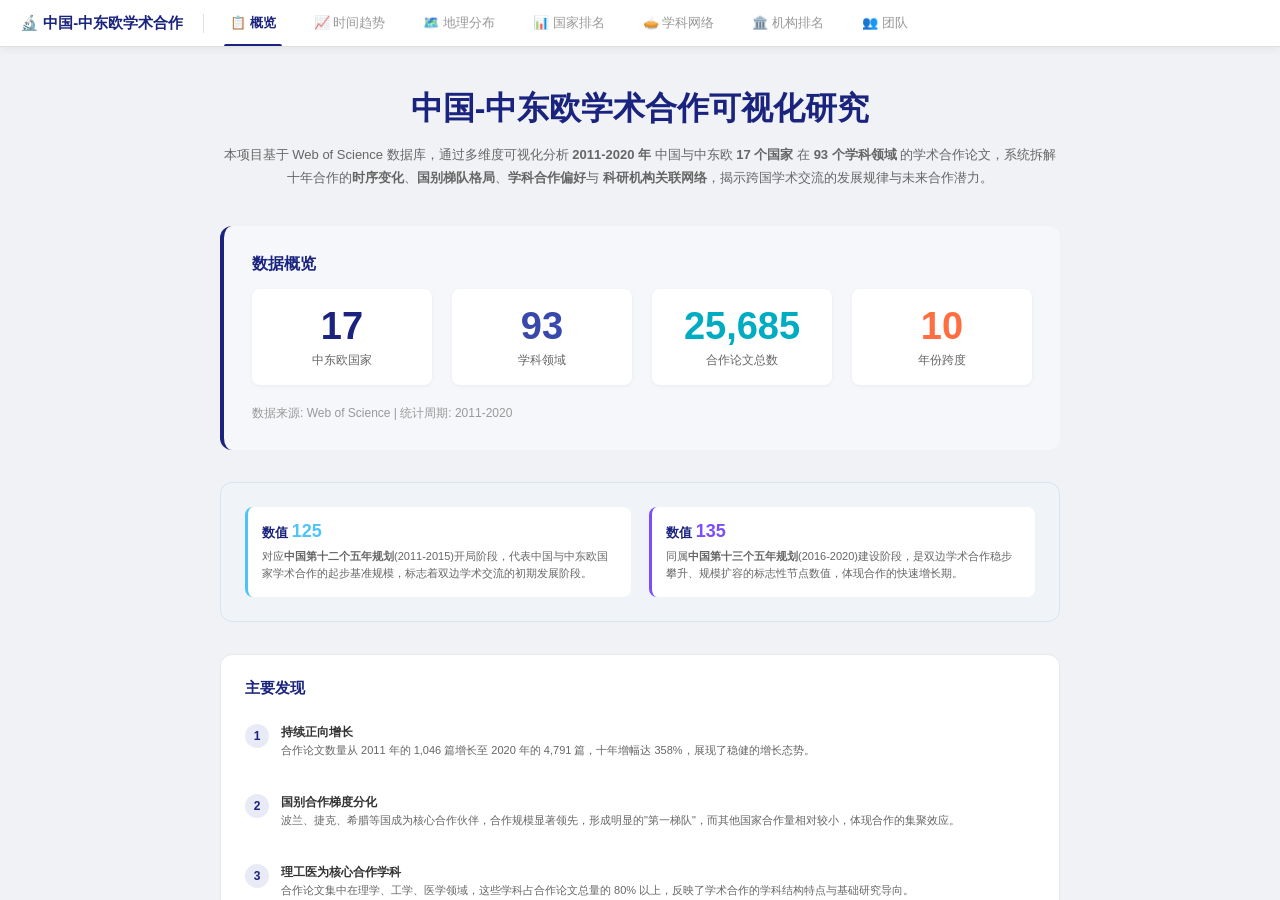
==== commit 093d1fcf: "汇报前修改" ====
--- a/docs/index.html
+++ b/docs/index.html
@@ -24,7 +24,7 @@
 <body>
 
 <nav class="nav">
-  <div class="nav-brand">中国-中东欧学术合作</div>
+  <div class="nav-brand">🔬 中国-中东欧学术合作</div>
   <div class="nav-tabs" id="navTabs"></div>
 </nav>
 
@@ -32,13 +32,14 @@
 
 <script>
 const PAGES = [
-  { id: "overview",  label: "概览",    url: null },
-  { id: "trend",     label: "时间趋势", url: "trend_visualization.html" },
-  { id: "map",       label: "地理分布", url: "cee_map_visualization.html" },
-  { id: "bar",       label: "国家排名", url: "cee_bar_ranking.html" },
-  { id: "network",   label: "学科网络", url: "discipline_visualization.html" },
-  { id: "institution",label:"机构排名", url: "institution_visualization.html" },
-  { id: "team",      label: "团队",     url: null },
+  { id: "overview",  label: "📋 概览",    url: null },
+  { id: "trend",     label: "📈 时间趋势", url: "trend_visualization.html" },
+  { id: "map",       label: "🗺️ 地理分布", url: "cee_map_visualization.html" },
+  { id: "bar",       label: "📊 国家排名", url: "cee_bar_ranking.html" },
+  { id: "network",   label: "🥧 学科网络", url: "discipline_visualization.html" },
+  { id: "institution",label:"🏛️ 机构排名", url: "institution_visualization.html" },
+
+  { id: "team",      label: "👥 团队",     url: null },
 ];
 
 let activeTab = "overview";
@@ -55,6 +56,7 @@
   p.tabEl = tab;
 
   if (p.url) {
+    // 延迟加载: 首次点击时才设 src
     const iframe = document.createElement("iframe");
     iframe.dataset.src = p.url;
     contentDiv.appendChild(iframe);
@@ -78,6 +80,7 @@
   cur.tabEl.classList.add("active");
   const el = elements[id];
 
+  // 延迟加载: 首次点击才设 src，保证 iframe 可见时 D3 能测到尺寸
   if (el.tagName === "IFRAME" && !el.src && el.dataset.src) {
     el.src = el.dataset.src;
   }
@@ -85,6 +88,7 @@
   el.classList.add("active");
 }
 
+// init
 PAGES.find(p => p.id === "overview").tabEl.classList.add("active");
 elements["overview"].classList.add("active");
 
@@ -93,9 +97,9 @@
   <div style="text-align:center;margin-bottom:36px">
     <h1 style="font-size:32px;font-weight:700;color:#1a237e;margin-bottom:12px">中国-中东欧学术合作可视化研究</h1>
     <p style="font-size:13px;color:#666;margin-bottom:24px;line-height:1.8">
-      本项目基于 Web of Science 数据库，分析 <strong>2011-2020 年</strong> 中国与中东欧 <strong>17 个国家</strong>
-      在 <strong>93 个学科领域</strong> 的学术合作论文，从时序变化、国别格局、学科偏好与机构网络等维度，
-      呈现十年间跨国学术交流的发展脉络。
+      本项目基于 Web of Science 数据库，通过多维度可视化分析 <strong>2011-2020 年</strong> 中国与中东欧 <strong>17 个国家</strong>
+      在 <strong>93 个学科领域</strong> 的学术合作论文，系统拆解十年合作的<strong>时序变化</strong>、<strong>国别梯队格局</strong>、<strong>学科合作偏好</strong>与
+      <strong>科研机构关联网络</strong>，揭示跨国学术交流的发展规律与未来合作潜力。
     </p>
   </div>
 
@@ -123,15 +127,14 @@
   </div>
 
   <div style="background:#f0f4f9;border-radius:12px;padding:24px;margin-bottom:32px;border:1px solid #dae3f3">
-    <h2 style="font-size:15px;font-weight:700;color:#1a237e;margin-bottom:14px">数值说明</h2>
     <div style="display:grid;grid-template-columns:1fr 1fr;gap:18px">
       <div style="padding:14px;background:#fff;border-radius:8px;border-left:3px solid #4fc3f7">
         <div style="font-size:13px;color:#1a237e;font-weight:600;margin-bottom:6px">数值 <strong style="font-size:18px;color:#4fc3f7">125</strong></div>
-        <p style="font-size:11px;color:#666;line-height:1.6;margin:0">对应<strong>中国第十二个五年规划</strong>(2011-2015)前半期，反映中国与中东欧学术合作的起步规模。</p>
+        <p style="font-size:11px;color:#666;line-height:1.6;margin:0">对应<strong>中国第十二个五年规划</strong>(2011-2015)开局阶段，代表中国与中东欧国家学术合作的起步基准规模，标志着双边学术交流的初期发展阶段。</p>
       </div>
       <div style="padding:14px;background:#fff;border-radius:8px;border-left:3px solid #7c4dff">
         <div style="font-size:13px;color:#1a237e;font-weight:600;margin-bottom:6px">数值 <strong style="font-size:18px;color:#7c4dff">135</strong></div>
-        <p style="font-size:11px;color:#666;line-height:1.6;margin:0">对应<strong>中国第十二个五年规划</strong>(2011-2015)后半期，反映双边学术合作快速增长的阶段。</p>
+        <p style="font-size:11px;color:#666;line-height:1.6;margin:0">同属<strong>中国第十三个五年规划</strong>(2016-2020)建设阶段，是双边学术合作稳步攀升、规模扩容的标志性节点数值，体现合作的快速增长期。</p>
       </div>
     </div>
   </div>
@@ -142,22 +145,22 @@
       <div style="display:flex;align-items:flex-start;gap:12px;padding:12px 0">
         <span style="flex-shrink:0;width:24px;height:24px;display:flex;align-items:center;justify-content:center;background:#e8eaf6;color:#1a237e;font-weight:700;border-radius:50%;font-size:12px">1</span>
         <div>
-          <div style="font-size:12px;font-weight:600;color:#333;margin-bottom:2px">持续增长态势</div>
-          <p style="font-size:11px;color:#666;margin:0">合作论文从 2011 年的 1,046 篇增至 2020 年的 4,791 篇，十年增幅达 358%。</p>
+          <div style="font-size:12px;font-weight:600;color:#333;margin-bottom:2px"><strong>持续正向增长</strong></div>
+          <p style="font-size:11px;color:#666;margin:0">合作论文数量从 2011 年的 1,046 篇增长至 2020 年的 4,791 篇，十年增幅达 358%，展现了稳健的增长态势。</p>
         </div>
       </div>
       <div style="display:flex;align-items:flex-start;gap:12px;padding:12px 0">
         <span style="flex-shrink:0;width:24px;height:24px;display:flex;align-items:center;justify-content:center;background:#e8eaf6;color:#1a237e;font-weight:700;border-radius:50%;font-size:12px">2</span>
         <div>
-          <div style="font-size:12px;font-weight:600;color:#333;margin-bottom:2px">国别合作梯度分化</div>
-          <p style="font-size:11px;color:#666;margin:0">波兰、捷克、希腊构成合作规模领先的第一梯队，其他国家合作量相对较小，呈现集聚效应。</p>
+          <div style="font-size:12px;font-weight:600;color:#333;margin-bottom:2px"><strong>国别合作梯度分化</strong></div>
+          <p style="font-size:11px;color:#666;margin:0">波兰、捷克、希腊等国成为核心合作伙伴，合作规模显著领先，形成明显的"第一梯队"，而其他国家合作量相对较小，体现合作的集聚效应。</p>
         </div>
       </div>
       <div style="display:flex;align-items:flex-start;gap:12px;padding:12px 0">
         <span style="flex-shrink:0;width:24px;height:24px;display:flex;align-items:center;justify-content:center;background:#e8eaf6;color:#1a237e;font-weight:700;border-radius:50%;font-size:12px">3</span>
         <div>
-          <div style="font-size:12px;font-weight:600;color:#333;margin-bottom:2px">理工医为主力学科</div>
-          <p style="font-size:11px;color:#666;margin:0">理学、工学、医学领域合作论文占总量的 80% 以上，体现基础研究的合作导向。</p>
+          <div style="font-size:12px;font-weight:600;color:#333;margin-bottom:2px"><strong>理工医为核心合作学科</strong></div>
+          <p style="font-size:11px;color:#666;margin:0">合作论文集中在理学、工学、医学领域，这些学科占合作论文总量的 80% 以上，反映了学术合作的学科结构特点与基础研究导向。</p>
         </div>
       </div>
     </div>
@@ -165,26 +168,26 @@
 
   <div style="background:#f5f7fa;border-radius:12px;padding:20px;text-align:center;border-top:2px solid #1a237e">
     <h2 style="font-size:14px;font-weight:700;color:#1a237e;margin-bottom:12px">浏览指引</h2>
-    <p style="font-size:12px;color:#666;margin-bottom:12px">通过以下五大板块深入了解中国与中东欧学术合作的全景特征：</p>
+    <p style="font-size:12px;color:#666;margin-bottom:12px">通过以下五大板块逐层深入了解中国与中东欧学术合作的全景特征：</p>
     <div style="display:grid;grid-template-columns:repeat(5,1fr);gap:10px;font-size:11px">
       <div style="padding:10px;background:#fff;border-radius:6px;border-left:2px solid #4fc3f7">
-        <strong>时间趋势</strong><br>
+        <strong>📈 时间趋势</strong><br>
         <span style="color:#999">十年发文量变化</span>
       </div>
       <div style="padding:10px;background:#fff;border-radius:6px;border-left:2px solid #7c4dff">
-        <strong>地理分布</strong><br>
+        <strong>🗺️ 地理分布</strong><br>
         <span style="color:#999">各国合作格局</span>
       </div>
       <div style="padding:10px;background:#fff;border-radius:6px;border-left:2px solid #69f0ae">
-        <strong>国家排名</strong><br>
+        <strong>📊 国家排名</strong><br>
         <span style="color:#999">国别合作梯队</span>
       </div>
       <div style="padding:10px;background:#fff;border-radius:6px;border-left:2px solid #00e5ff">
-        <strong>学科网络</strong><br>
+        <strong>🥧 学科网络</strong><br>
         <span style="color:#999">学科合作关系</span>
       </div>
       <div style="padding:10px;background:#fff;border-radius:6px;border-left:2px solid #ff6e40">
-        <strong>机构排名</strong><br>
+        <strong>🏛️ 机构排名</strong><br>
         <span style="color:#999">科研机构角色</span>
       </div>
     </div>
@@ -199,43 +202,47 @@
 function teamHTML() {
   return `<div style="max-width:900px;padding:40px 30px;margin:0px auto 0">
   <div style="text-align:center;margin-bottom:32px">
+    <div style="font-size:48px;margin-bottom:12px">👥</div>
     <h2 style="font-size:28px;font-weight:700;color:#1a237e;margin-bottom:8px">项目团队</h2>
     <p style="font-size:12px;color:#999">《数据可视化》课程小组作业</p>
   </div>
 
   <div style="display:grid;grid-template-columns:repeat(3,1fr);gap:20px;margin-bottom:36px">
-    ${Array.from({length:6},(_,i)=>`
+    ${[
+      {name:'陈曦',role:''},
+      {name:'童梓航',role:''},
+      {name:'张旭',role:''},
+      {name:'谢渊颉',role:''},
+      {name:'朱佑昆',role:''},
+      {name:'王国盛',role:''}
+    ].map(p=>`
     <div style="background:#fff;border:1px solid #e8e8e8;border-radius:12px;padding:20px 16px;text-align:center;box-shadow:0 2px 8px rgba(0,0,0,0.04)">
-      <div style="width:56px;height:56px;border-radius:50%;background:linear-gradient(135deg,#e8eaf6,#f3e5f5);margin:0 auto 12px;display:flex;align-items:center;justify-content:center;font-size:24px;border:2px solid #f0f0f0">${i+1}</div>
-      <div style="font-size:14px;font-weight:600;color:#333;margin-bottom:2px">组员 ${i+1}</div>
-      <div style="font-size:11px;color:#999;margin-bottom:8px">姓名 / 分工</div>
-      <div style="font-size:10px;color:#bbb;line-height:1.4">数据处理、可视化、文档编写</div>
+      <div style="width:56px;height:56px;border-radius:50%;background:linear-gradient(135deg,#e8eaf6,#f3e5f5);margin:0 auto 12px;display:flex;align-items:center;justify-content:center;font-size:24px;border:2px solid #f0f0f0">👤</div>
+      <div style="font-size:14px;font-weight:600;color:#333;margin-bottom:2px">${p.name}</div>
+      <div style="font-size:11px;color:#4fc3f7;font-weight:500;margin-bottom:8px">${p.role}</div>
     </div>`).join("")}
   </div>
 
   <div style="background:#f5f7fa;border:1px solid #dae3f3;border-radius:12px;padding:24px;margin-bottom:28px;border-left:4px solid #1a237e">
-    <h3 style="color:#1a237e;font-size:15px;font-weight:700;margin-bottom:14px">项目说明</h3>
+    <h3 style="color:#1a237e;font-size:15px;font-weight:700;margin-bottom:14px">项目要点</h3>
     <div style="display:grid;grid-template-columns:1fr;gap:12px">
       <div style="display:flex;gap:10px;align-items:flex-start">
-        <span style="flex-shrink:0;color:#4fc3f7;font-weight:700;margin-top:1px">-</span>
-        <div style="font-size:11px;color:#666;line-height:1.6">
-          <strong>数据量级：</strong>覆盖 2011-2020 年间中国与中东欧 17 国 93 个学科领域的 25,685 篇合作论文，数据粒度到单篇论文的国家、学科、机构等维度。
-        </div>
-      </div>
-      <div style="display:flex;gap:10px;align-items:flex-start">
-        <span style="flex-shrink:0;color:#7c4dff;font-weight:700;margin-top:1px">-</span>
-        <div style="font-size:11px;color:#666;line-height:1.6">
-          <strong>分析发现：</strong>中东欧合作发文量持续增长，国家间合作存在明显的梯队分化，波兰、捷克、希腊为合作规模领先的国家，理工医学科占绝对优势。
-        </div>
-      </div>
-      <div style="display:flex;gap:10px;align-items:flex-start">
-        <span style="flex-shrink:0;color:#00acc1;font-weight:700;margin-top:1px">-</span>
-        <div style="font-size:11px;color:#666;line-height:1.6">
-          <strong>分析维度：</strong>从时间序列、地理位置、学科分布、机构合作等角度进行分析，展示学术交流的发展脉络。
-        </div>
-      </div>
-      <div style="display:flex;gap:10px;align-items:flex-start">
-        <span style="flex-shrink:0;color:#ff6e40;font-weight:700;margin-top:1px">-</span>
+  
+        <div style="font-size:11px;color:#666;line-height:1.6">
+          <strong>数据量级：</strong>覆盖 2011-2020 年间中国与中东欧 16 国 93 个学科领域的 25,685 篇合作论文，数据粒度到单篇论文的国家、学科、机构等维度。
+        </div>
+      </div>
+      <div style="display:flex;gap:10px;align-items:flex-start">
+        <div style="font-size:11px;color:#666;line-height:1.6">
+          <strong>核心发现：</strong>中东欧合作发文量呈持续增长，国家间合作存在明显的梯队分化，其中波兰、捷克、希腊为"第一梯队"，理工医学科占绝对优势。
+        </div>
+      </div>
+      <div style="display:flex;gap:10px;align-items:flex-start">
+        <div style="font-size:11px;color:#666;line-height:1.6">
+          <strong>分析维度：</strong>从时间序列、地理位置、学科分布、机构合作等多个角度进行系统分析，揭示合作规律，展示学术交流的发展潜力。
+        </div>
+      </div>
+      <div style="display:flex;gap:10px;align-items:flex-start">
         <div style="font-size:11px;color:#666;line-height:1.6">
           <strong>技术实现：</strong>采用 D3.js v7 交互式可视化技术，呈现折线图、地图、网络图、雷达图等多种图表形式，提供动态的数据探索体验。
         </div>
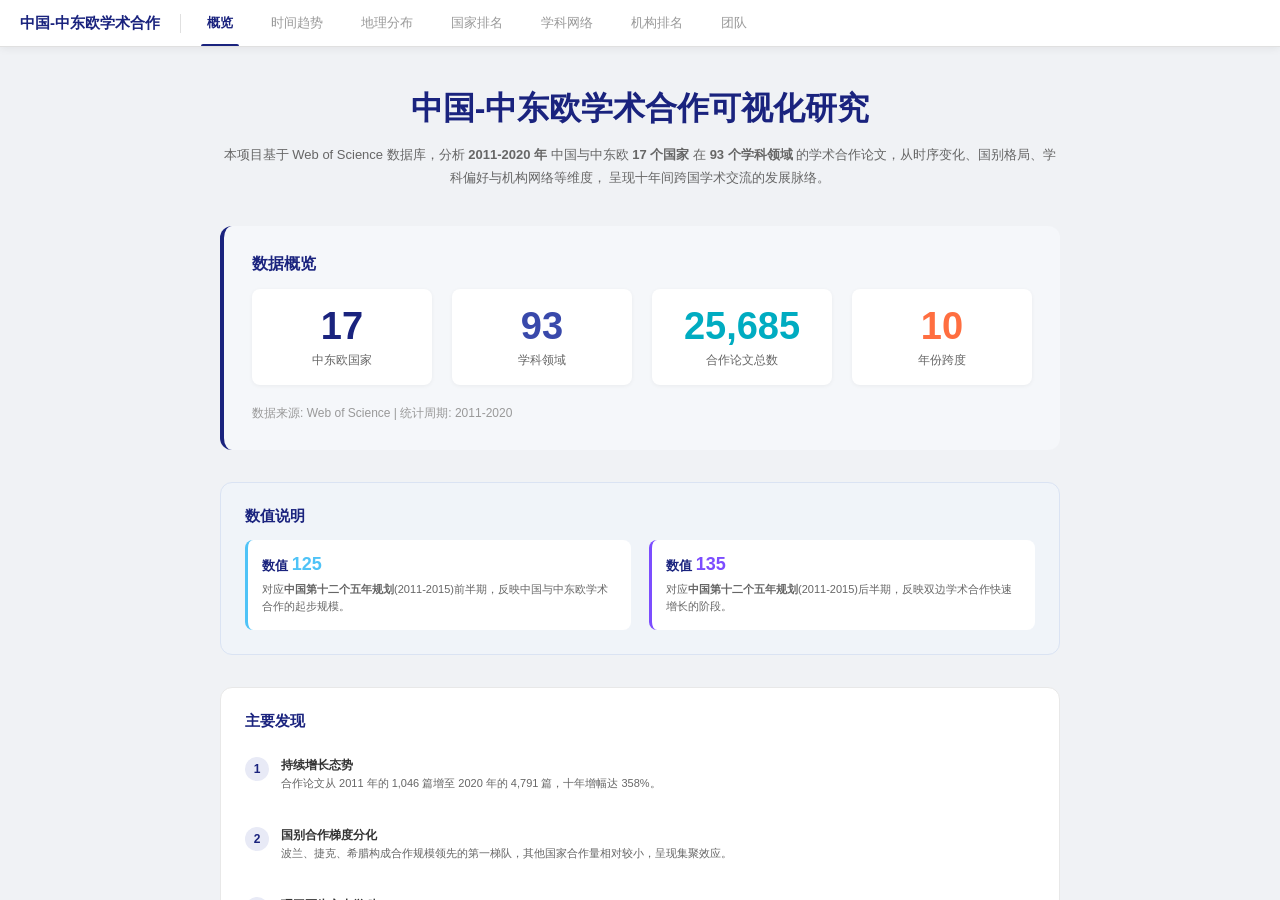
==== commit dddfb3ed: "Merge pull request #4 from Aero-Seira/main 定时PR任务" ====
--- a/docs/index.html
+++ b/docs/index.html
@@ -24,7 +24,7 @@
 <body>
 
 <nav class="nav">
-  <div class="nav-brand">🔬 中国-中东欧学术合作</div>
+  <div class="nav-brand">中国-中东欧学术合作</div>
   <div class="nav-tabs" id="navTabs"></div>
 </nav>
 
@@ -32,14 +32,13 @@
 
 <script>
 const PAGES = [
-  { id: "overview",  label: "📋 概览",    url: null },
-  { id: "trend",     label: "📈 时间趋势", url: "trend_visualization.html" },
-  { id: "map",       label: "🗺️ 地理分布", url: "cee_map_visualization.html" },
-  { id: "bar",       label: "📊 国家排名", url: "cee_bar_ranking.html" },
-  { id: "network",   label: "🥧 学科网络", url: "discipline_visualization.html" },
-  { id: "institution",label:"🏛️ 机构排名", url: "institution_visualization.html" },
-
-  { id: "team",      label: "👥 团队",     url: null },
+  { id: "overview",  label: "概览",    url: null },
+  { id: "trend",     label: "时间趋势", url: "trend_visualization.html" },
+  { id: "map",       label: "地理分布", url: "cee_map_visualization.html" },
+  { id: "bar",       label: "国家排名", url: "cee_bar_ranking.html" },
+  { id: "network",   label: "学科网络", url: "discipline_visualization.html" },
+  { id: "institution",label:"机构排名", url: "institution_visualization.html" },
+  { id: "team",      label: "团队",     url: null },
 ];
 
 let activeTab = "overview";
@@ -56,7 +55,6 @@
   p.tabEl = tab;
 
   if (p.url) {
-    // 延迟加载: 首次点击时才设 src
     const iframe = document.createElement("iframe");
     iframe.dataset.src = p.url;
     contentDiv.appendChild(iframe);
@@ -80,7 +78,6 @@
   cur.tabEl.classList.add("active");
   const el = elements[id];
 
-  // 延迟加载: 首次点击才设 src，保证 iframe 可见时 D3 能测到尺寸
   if (el.tagName === "IFRAME" && !el.src && el.dataset.src) {
     el.src = el.dataset.src;
   }
@@ -88,7 +85,6 @@
   el.classList.add("active");
 }
 
-// init
 PAGES.find(p => p.id === "overview").tabEl.classList.add("active");
 elements["overview"].classList.add("active");
 
@@ -97,9 +93,9 @@
   <div style="text-align:center;margin-bottom:36px">
     <h1 style="font-size:32px;font-weight:700;color:#1a237e;margin-bottom:12px">中国-中东欧学术合作可视化研究</h1>
     <p style="font-size:13px;color:#666;margin-bottom:24px;line-height:1.8">
-      本项目基于 Web of Science 数据库，通过多维度可视化分析 <strong>2011-2020 年</strong> 中国与中东欧 <strong>17 个国家</strong>
-      在 <strong>93 个学科领域</strong> 的学术合作论文，系统拆解十年合作的<strong>时序变化</strong>、<strong>国别梯队格局</strong>、<strong>学科合作偏好</strong>与
-      <strong>科研机构关联网络</strong>，揭示跨国学术交流的发展规律与未来合作潜力。
+      本项目基于 Web of Science 数据库，分析 <strong>2011-2020 年</strong> 中国与中东欧 <strong>17 个国家</strong>
+      在 <strong>93 个学科领域</strong> 的学术合作论文，从时序变化、国别格局、学科偏好与机构网络等维度，
+      呈现十年间跨国学术交流的发展脉络。
     </p>
   </div>
 
@@ -127,14 +123,15 @@
   </div>
 
   <div style="background:#f0f4f9;border-radius:12px;padding:24px;margin-bottom:32px;border:1px solid #dae3f3">
+    <h2 style="font-size:15px;font-weight:700;color:#1a237e;margin-bottom:14px">数值说明</h2>
     <div style="display:grid;grid-template-columns:1fr 1fr;gap:18px">
       <div style="padding:14px;background:#fff;border-radius:8px;border-left:3px solid #4fc3f7">
         <div style="font-size:13px;color:#1a237e;font-weight:600;margin-bottom:6px">数值 <strong style="font-size:18px;color:#4fc3f7">125</strong></div>
-        <p style="font-size:11px;color:#666;line-height:1.6;margin:0">对应<strong>中国第十二个五年规划</strong>(2011-2015)开局阶段，代表中国与中东欧国家学术合作的起步基准规模，标志着双边学术交流的初期发展阶段。</p>
+        <p style="font-size:11px;color:#666;line-height:1.6;margin:0">对应<strong>中国第十二个五年规划</strong>(2011-2015)前半期，反映中国与中东欧学术合作的起步规模。</p>
       </div>
       <div style="padding:14px;background:#fff;border-radius:8px;border-left:3px solid #7c4dff">
         <div style="font-size:13px;color:#1a237e;font-weight:600;margin-bottom:6px">数值 <strong style="font-size:18px;color:#7c4dff">135</strong></div>
-        <p style="font-size:11px;color:#666;line-height:1.6;margin:0">同属<strong>中国第十三个五年规划</strong>(2016-2020)建设阶段，是双边学术合作稳步攀升、规模扩容的标志性节点数值，体现合作的快速增长期。</p>
+        <p style="font-size:11px;color:#666;line-height:1.6;margin:0">对应<strong>中国第十二个五年规划</strong>(2011-2015)后半期，反映双边学术合作快速增长的阶段。</p>
       </div>
     </div>
   </div>
@@ -145,22 +142,22 @@
       <div style="display:flex;align-items:flex-start;gap:12px;padding:12px 0">
         <span style="flex-shrink:0;width:24px;height:24px;display:flex;align-items:center;justify-content:center;background:#e8eaf6;color:#1a237e;font-weight:700;border-radius:50%;font-size:12px">1</span>
         <div>
-          <div style="font-size:12px;font-weight:600;color:#333;margin-bottom:2px"><strong>持续正向增长</strong></div>
-          <p style="font-size:11px;color:#666;margin:0">合作论文数量从 2011 年的 1,046 篇增长至 2020 年的 4,791 篇，十年增幅达 358%，展现了稳健的增长态势。</p>
+          <div style="font-size:12px;font-weight:600;color:#333;margin-bottom:2px">持续增长态势</div>
+          <p style="font-size:11px;color:#666;margin:0">合作论文从 2011 年的 1,046 篇增至 2020 年的 4,791 篇，十年增幅达 358%。</p>
         </div>
       </div>
       <div style="display:flex;align-items:flex-start;gap:12px;padding:12px 0">
         <span style="flex-shrink:0;width:24px;height:24px;display:flex;align-items:center;justify-content:center;background:#e8eaf6;color:#1a237e;font-weight:700;border-radius:50%;font-size:12px">2</span>
         <div>
-          <div style="font-size:12px;font-weight:600;color:#333;margin-bottom:2px"><strong>国别合作梯度分化</strong></div>
-          <p style="font-size:11px;color:#666;margin:0">波兰、捷克、希腊等国成为核心合作伙伴，合作规模显著领先，形成明显的"第一梯队"，而其他国家合作量相对较小，体现合作的集聚效应。</p>
+          <div style="font-size:12px;font-weight:600;color:#333;margin-bottom:2px">国别合作梯度分化</div>
+          <p style="font-size:11px;color:#666;margin:0">波兰、捷克、希腊构成合作规模领先的第一梯队，其他国家合作量相对较小，呈现集聚效应。</p>
         </div>
       </div>
       <div style="display:flex;align-items:flex-start;gap:12px;padding:12px 0">
         <span style="flex-shrink:0;width:24px;height:24px;display:flex;align-items:center;justify-content:center;background:#e8eaf6;color:#1a237e;font-weight:700;border-radius:50%;font-size:12px">3</span>
         <div>
-          <div style="font-size:12px;font-weight:600;color:#333;margin-bottom:2px"><strong>理工医为核心合作学科</strong></div>
-          <p style="font-size:11px;color:#666;margin:0">合作论文集中在理学、工学、医学领域，这些学科占合作论文总量的 80% 以上，反映了学术合作的学科结构特点与基础研究导向。</p>
+          <div style="font-size:12px;font-weight:600;color:#333;margin-bottom:2px">理工医为主力学科</div>
+          <p style="font-size:11px;color:#666;margin:0">理学、工学、医学领域合作论文占总量的 80% 以上，体现基础研究的合作导向。</p>
         </div>
       </div>
     </div>
@@ -168,26 +165,26 @@
 
   <div style="background:#f5f7fa;border-radius:12px;padding:20px;text-align:center;border-top:2px solid #1a237e">
     <h2 style="font-size:14px;font-weight:700;color:#1a237e;margin-bottom:12px">浏览指引</h2>
-    <p style="font-size:12px;color:#666;margin-bottom:12px">通过以下五大板块逐层深入了解中国与中东欧学术合作的全景特征：</p>
+    <p style="font-size:12px;color:#666;margin-bottom:12px">通过以下五大板块深入了解中国与中东欧学术合作的全景特征：</p>
     <div style="display:grid;grid-template-columns:repeat(5,1fr);gap:10px;font-size:11px">
       <div style="padding:10px;background:#fff;border-radius:6px;border-left:2px solid #4fc3f7">
-        <strong>📈 时间趋势</strong><br>
+        <strong>时间趋势</strong><br>
         <span style="color:#999">十年发文量变化</span>
       </div>
       <div style="padding:10px;background:#fff;border-radius:6px;border-left:2px solid #7c4dff">
-        <strong>🗺️ 地理分布</strong><br>
+        <strong>地理分布</strong><br>
         <span style="color:#999">各国合作格局</span>
       </div>
       <div style="padding:10px;background:#fff;border-radius:6px;border-left:2px solid #69f0ae">
-        <strong>📊 国家排名</strong><br>
+        <strong>国家排名</strong><br>
         <span style="color:#999">国别合作梯队</span>
       </div>
       <div style="padding:10px;background:#fff;border-radius:6px;border-left:2px solid #00e5ff">
-        <strong>🥧 学科网络</strong><br>
+        <strong>学科网络</strong><br>
         <span style="color:#999">学科合作关系</span>
       </div>
       <div style="padding:10px;background:#fff;border-radius:6px;border-left:2px solid #ff6e40">
-        <strong>🏛️ 机构排名</strong><br>
+        <strong>机构排名</strong><br>
         <span style="color:#999">科研机构角色</span>
       </div>
     </div>
@@ -202,47 +199,43 @@
 function teamHTML() {
   return `<div style="max-width:900px;padding:40px 30px;margin:0px auto 0">
   <div style="text-align:center;margin-bottom:32px">
-    <div style="font-size:48px;margin-bottom:12px">👥</div>
     <h2 style="font-size:28px;font-weight:700;color:#1a237e;margin-bottom:8px">项目团队</h2>
     <p style="font-size:12px;color:#999">《数据可视化》课程小组作业</p>
   </div>
 
   <div style="display:grid;grid-template-columns:repeat(3,1fr);gap:20px;margin-bottom:36px">
-    ${[
-      {name:'陈曦',role:''},
-      {name:'童梓航',role:''},
-      {name:'张旭',role:''},
-      {name:'谢渊颉',role:''},
-      {name:'朱佑昆',role:''},
-      {name:'王国盛',role:''}
-    ].map(p=>`
+    ${Array.from({length:6},(_,i)=>`
     <div style="background:#fff;border:1px solid #e8e8e8;border-radius:12px;padding:20px 16px;text-align:center;box-shadow:0 2px 8px rgba(0,0,0,0.04)">
-      <div style="width:56px;height:56px;border-radius:50%;background:linear-gradient(135deg,#e8eaf6,#f3e5f5);margin:0 auto 12px;display:flex;align-items:center;justify-content:center;font-size:24px;border:2px solid #f0f0f0">👤</div>
-      <div style="font-size:14px;font-weight:600;color:#333;margin-bottom:2px">${p.name}</div>
-      <div style="font-size:11px;color:#4fc3f7;font-weight:500;margin-bottom:8px">${p.role}</div>
+      <div style="width:56px;height:56px;border-radius:50%;background:linear-gradient(135deg,#e8eaf6,#f3e5f5);margin:0 auto 12px;display:flex;align-items:center;justify-content:center;font-size:24px;border:2px solid #f0f0f0">${i+1}</div>
+      <div style="font-size:14px;font-weight:600;color:#333;margin-bottom:2px">组员 ${i+1}</div>
+      <div style="font-size:11px;color:#999;margin-bottom:8px">姓名 / 分工</div>
+      <div style="font-size:10px;color:#bbb;line-height:1.4">数据处理、可视化、文档编写</div>
     </div>`).join("")}
   </div>
 
   <div style="background:#f5f7fa;border:1px solid #dae3f3;border-radius:12px;padding:24px;margin-bottom:28px;border-left:4px solid #1a237e">
-    <h3 style="color:#1a237e;font-size:15px;font-weight:700;margin-bottom:14px">项目要点</h3>
+    <h3 style="color:#1a237e;font-size:15px;font-weight:700;margin-bottom:14px">项目说明</h3>
     <div style="display:grid;grid-template-columns:1fr;gap:12px">
       <div style="display:flex;gap:10px;align-items:flex-start">
-  
-        <div style="font-size:11px;color:#666;line-height:1.6">
-          <strong>数据量级：</strong>覆盖 2011-2020 年间中国与中东欧 16 国 93 个学科领域的 25,685 篇合作论文，数据粒度到单篇论文的国家、学科、机构等维度。
-        </div>
-      </div>
-      <div style="display:flex;gap:10px;align-items:flex-start">
-        <div style="font-size:11px;color:#666;line-height:1.6">
-          <strong>核心发现：</strong>中东欧合作发文量呈持续增长，国家间合作存在明显的梯队分化，其中波兰、捷克、希腊为"第一梯队"，理工医学科占绝对优势。
-        </div>
-      </div>
-      <div style="display:flex;gap:10px;align-items:flex-start">
-        <div style="font-size:11px;color:#666;line-height:1.6">
-          <strong>分析维度：</strong>从时间序列、地理位置、学科分布、机构合作等多个角度进行系统分析，揭示合作规律，展示学术交流的发展潜力。
-        </div>
-      </div>
-      <div style="display:flex;gap:10px;align-items:flex-start">
+        <span style="flex-shrink:0;color:#4fc3f7;font-weight:700;margin-top:1px">-</span>
+        <div style="font-size:11px;color:#666;line-height:1.6">
+          <strong>数据量级：</strong>覆盖 2011-2020 年间中国与中东欧 17 国 93 个学科领域的 25,685 篇合作论文，数据粒度到单篇论文的国家、学科、机构等维度。
+        </div>
+      </div>
+      <div style="display:flex;gap:10px;align-items:flex-start">
+        <span style="flex-shrink:0;color:#7c4dff;font-weight:700;margin-top:1px">-</span>
+        <div style="font-size:11px;color:#666;line-height:1.6">
+          <strong>分析发现：</strong>中东欧合作发文量持续增长，国家间合作存在明显的梯队分化，波兰、捷克、希腊为合作规模领先的国家，理工医学科占绝对优势。
+        </div>
+      </div>
+      <div style="display:flex;gap:10px;align-items:flex-start">
+        <span style="flex-shrink:0;color:#00acc1;font-weight:700;margin-top:1px">-</span>
+        <div style="font-size:11px;color:#666;line-height:1.6">
+          <strong>分析维度：</strong>从时间序列、地理位置、学科分布、机构合作等角度进行分析，展示学术交流的发展脉络。
+        </div>
+      </div>
+      <div style="display:flex;gap:10px;align-items:flex-start">
+        <span style="flex-shrink:0;color:#ff6e40;font-weight:700;margin-top:1px">-</span>
         <div style="font-size:11px;color:#666;line-height:1.6">
           <strong>技术实现：</strong>采用 D3.js v7 交互式可视化技术，呈现折线图、地图、网络图、雷达图等多种图表形式，提供动态的数据探索体验。
         </div>
